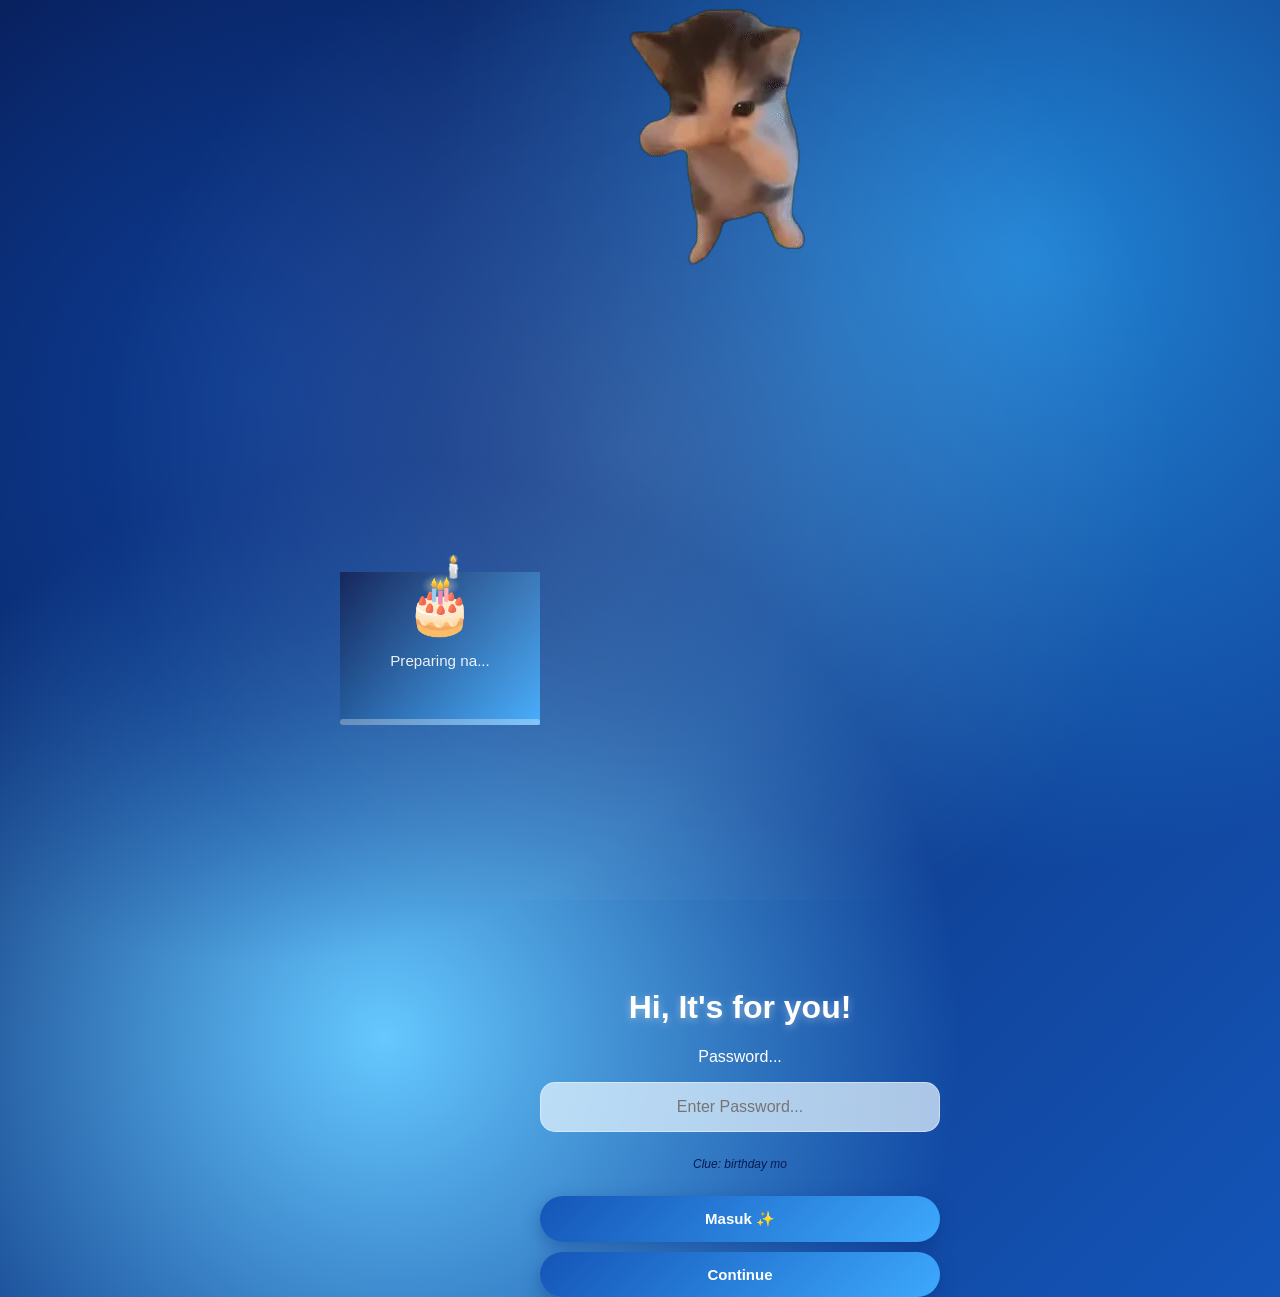
==== index2.html @ 7b5c6a21 "Align birthday page identifiers" ====
<!DOCTYPE html>
<html lang="en">

<head>
    <meta charset="UTF-8">
    <meta name="viewport" content="width=device-width, initial-scale=1.0, maximum-scale=1.0, user-scalable=no">
    <title>For You</title>
    <link rel="stylesheet" href="style.css">
    <script src="https://cdn.jsdelivr.net/npm/canvas-confetti@1.6.0/dist/confetti.browser.min.js"></script>
</head>

<body>
    <div id="loading-screen">
        <div class="loading-content">
            <div class="loading-cake">🎂</div>
            <p>Preparing na...</p>
            <p id="loading-detail" style="font-size:0.75rem; opacity:0.7; margin-top:10px; min-height:1.2em;"></p>
            <div class="loading-bar">
                <div class="loading-fill"></div>
            </div>

        </div>
    </div>

    <div class="container">

        <!-- FIRST PAGE -->

        <div id="page-one" class="page active">
            <div id="form-box">
                <video autoplay loop muted playsinline class="floating-video" id="main-video">
                    <source src="kicaw.webm" type="video/webm">
                </video>

                <video autoplay loop muted playsinline class="floating-video" id="wrong-video" style="opacity: 0;">
                    <source src="salah.webm" type="video/webm">
                </video>

                <h1>Hi, It's for you!</h1>
                <p id="label">Password...</p>
                <input type="password" id="password" placeholder="Enter Password...">
                <p class="clue">Clue: birthday mo</p>
                <button onclick="checkPassword()">Masuk ✨</button>
            </div>
            <button onclick="goToPage(6)">Continue</button>
        </div>

        <!-- SECOND PAGE-->

        <div id="page-two" class="page">
            <h1 style="font-size: 1.8rem; line-height: 1.4;">
                Happy 18th <br>
                <span style="color: #060858; text-shadow: 2px 2px 10px rgba(255, 77, 109, 0.3);">
                    ✨️Happy Birthday, Shantal!✨️
                </span>
            </h1>

            <div class="text-box" id="scroll-box">
                <p id="text"></p>
            </div>
            <button id="next-button" onclick="goToNextPage()" disabled>Wit lang...</button>
        </div>

        <div id="page-three" class="page">
            <div id="overlay" class="dark-overlay" onclick="toggleLetter()"></div>

            <h1 id="letter-title">Message for you bebe...</h1>
            <p id="click-hint">(Click the envelope ✨)</p>

            <div class="envelope-wrapper" id="envelope-wrapper" onclick="toggleLetter()">
                <div class="envelope">
                    <div class="flap"></div>
                    <div class="envelope-left"></div>
                    <div class="envelope-right"></div>

                    <div class="letter">
                        <div class="letter-content">
                            <h3 style="color: #2214b4; margin-top: 0;">Dear, You ✨</h3>
                            <p>Happy 18th birthday!!</p>
                            <p>I can't gift you an expensive gift right noew, pero i've made this specially for you.</p>
                            <p>Thanks for being in my life. Keep being happy!</p>
                            <p>🌻🌻🌻
                            </p>
                        </div>
                    </div>

                    <div class="envelope-bottom"></div>
                    <div class="seal">
                        <img src="seal.png" alt="seal">
                    </div>

                </div>
            </div>
            <div id="real-letter" class="real-letter">
                <div class="letter-pages">

                    <div class="letter-page active" id="lp1">
                        <h4>To Shantal Jeanna Guerrero</h4>
                        <p>Ang tagal na kita di nakikita ahhh.</p>
                        <p>Before anything else, happy 18th birthday bebe.</p>
                    </div>

                    <div class="letter-page" id="lp2">
                        <h4>Page 2</h4>
                        <p>Tapi jujur aku ora pernah merasa pengen ngebenci koe kok, Justru malah merasa santai aku
                            saiki. Yo wes jatah wayah e wae asline, lagian menurutku yo penak lek awak e ora terlalu
                            sering komunikasi kan? Tapi ya maap hehehhe. Mungkin hari-hari setelah koe terakhir
                            chatingan mbi aku kae, enek beberapa cerito seng wes ora sempet kok ceritakne yang aku. </p>
                    </div>

                    <div class="letter-page" id="lp3">
                        <h4>Page 3</h4>
                        <p>Orapopo lhoo, kan enek to konco"mu seng lebih iso ngerungokne ceritamu, mup on aja. Koyo aku
                            iki lho, lagian menurutku mup on ke ora seangel kui kok, tergantung alemu nyikapi wae
                            asline. Aku ora nyalahne sih, coro lek koe wes mup on, dadi awak e saiki podo" wes barr.</p>
                    </div>

                    <div class="letter-page" id="lp4">
                        <h4>Page 4</h4>
                        <p>Tapi lek Semisal koe urung merasa barrr..... Perlu dipertanyakan sih kewarasanmu, wkwkwkwk.
                            Ora oraa, Seng jelas koe ora bakal koyo ngunu kok(yakin sihh). Aku ke eling omonganmu seng
                            iki "suwi-suwi bakal terbiasa kok", tibak e emang bener iso terbiasa. bahkan di detik aku
                            gae web + nulis halaman iki aku yo gur tak bawa enjoy. Tapi aku sempet bingung sih </p>
                    </div>

                    <div class="letter-page" id="lp5">
                        <h3>Halaman 5</h3>
                        <p>Yo lumayan canggung barang lek semisal pas awak e papasan. Tapi mending ben ngunu wae, lagian
                            lek tiba-tiba sok asik nek ngarepmu pora koyo sokab. Yoo mungkin semunu wae pesanku nggo
                            koe, maaf gur iso ngenei buku mbi web iki(yo walaupun ora spesial" bangett ngene ale gae web
                            ket tanggal 26 Aprill nonstop bro🙄). Oh iyoo, satu hall meneh. Jaga kesehatan, maemmu ojo
                            gur fastfood terus, diimbangi mbi sayur sayuran barang.</p>
                    </div>
                    <div class="letter-page" id="lp6">
                        <h3>Halaman 6</h3>
                        <p> Mesakne awakmu kui, meh 1 tahun gur nambah 0,2cm. wkwkwkwkwk, mungkin maksudmu dienggo genep
                            ben iso 151 to? becanda kok becanda hehehe. Mungkin iki last gift kat aku nggo koe, aku ora
                            berharap koe rep mbales pemberianku, aku emang wes ikhlas kok. Tapi lek koe rep ngenei aku
                            sesuatu yo ora bakal nolak sih, bakal tak terima wae. wiss ngunu wae, tetep semangat
                            yaa(Semangat 45🔥)</p>
                    </div>
                </div>

                <div class="letter-nav" id="letterNav">
                    <button id="previous-button" onclick="changeLetterPage(-1)" style="display:none;">← Kembali</button>
                    <span id="page-indicator">1 / 3</span>
                    <button id="next-letter-button" onclick="changeLetterPage(1)" disabled>Lanjut →</button>
                </div>
            </div>

            <div style="width: 100%; display: flex; justify-content: center;">
                <button id="continue-button" class="hidden-btn" onclick="goToPage(5)">Lanjut ✨</button>
            </div>
        </div>

        <div id="page-four" class="page">
            <div id="form-box">

                <div id="age-header">
                    <h1 style="font-size: 2.5rem;">Lihat usiaku sekarang
                    </h1>
                </div>

                <div id="age-result" class="age-hidden" style="margin-top:20px; line-height:1.8; font-size:1.1rem;">
                    Tekan tombol dulu.
                </div>

                <button id="age-button" onclick="startAge()" style="margin-top: 25px;">
                    Lihat Umur ✨
                </button>

                <button id="next-button" class="hidden-btn" onclick="continueMessage()">
                    Lanjut ✨
                </button>
            </div>
        </div>


        <div id="page-five" class="page">
            <h2>Pilih hadiah kamu hari ini!</h2>
            <div class="choice-box">
                <button onclick="sendAnswer('Seblak Komplit')">Pesen Seblak 🍜</button>
                <button onclick="sendAnswer('Peluk Online')">Peluk Online 🤗</button>
                <button onclick="sendAnswer('Jalan-jalan')">Diajak Jalan-jalan 🚗</button>
            </div>
        </div>

        <!-- MAKE A WISH PAGE -->
        <div id="page-six" class="page">
            <h1 style="margin-bottom: 4px;">Make a Wish</h1>
            <p style="font-size: 1.0rem; color: rgba(255,255,255,0.8); margin-top: 0;">
                Buat impian dan tap semua lilinnyaa
            </p>

            <div class="cake-wrapper">
                <!-- Candles -->
                <div class="candle-row">
                    <div class="candle" id="candle1" onclick="blowOutCandle(1)">
                        <div class="flame" id="flame1"></div>
                        <div class="candle-stick"></div>
                    </div>
                    <div class="candle" id="candle2" onclick="blowOutCandle(2)">
                        <div class="flame" id="flame2"></div>
                        <div class="candle-stick"></div>
                    </div>
                    <div class="candle" id="candle3" onclick="blowOutCandle(3)">
                        <div class="flame" id="flame3"></div>
                        <div class="candle-stick"></div>
                    </div>
                    <div class="candle" id="candle4" onclick="blowOutCandle(4)">
                        <div class="flame" id="flame4"></div>
                        <div class="candle-stick"></div>
                    </div>
                    <div class="candle" id="candle5" onclick="blowOutCandle(5)">
                        <div class="flame" id="flame5"></div>
                        <div class="candle-stick"></div>
                    </div>

                    <div class="candle" id="candle6" onclick="blowOutCandle(6)">
                        <div class="flame" id="flame6"></div>
                        <div class="candle-stick"></div>
                    </div>
                </div>

                <!-- CAKE -->
                <div class="cake">
                    <div class="cake-top-cap"></div>
                    <div class="cake-layer cake-upper-layer"></div>
                    <div class="upper-frosting"></div>
                    <div class="cake-layer cake-lower-layer"></div>
                    <div class="lower-frosting"></div>
                    <div class="cake-bottom-cap"></div>
                    <div class="cake-plate"></div>
                </div>
            </div>
            <p id="wish-hint" style="font-size:1.0rem; margin-top:14px; font-style:italic;">
            </p>

            <div id="wish-message">
                <div class="wish-box">

                    <p>🎂 Semoga semua harap dan semua doa-doa kamu dapat terkabul</p>
                    <p>~Aamiin~</p>
                    <button id="wish-continue-button" class="show-btn" onclick="continueToPlaylist()">
                        Lanjut ✨
                    </button>
                </div>
            </div>
        </div>

        <div id="page-seven" class="page">
            <h1 style="margin-bottom:10px;">
                Pilih Lagu Dulu 🎧
            </h1>

            <p style="
    opacity:0.8;
    font-size:0.95rem;
    margin-bottom:25px;
    line-height:1.6;
">
                pilih lagu yang mau nemenin kamu<br>
                buat buka surat setelah ini.
            </p>

            <div class="album-slider">

                <button class="nav-btn left" onclick="previousAlbum()">❮</button>

                <div class="album-wrapper">
                    <div class="album-track">

                        <div class="album-slide" data-audio="about.mp3" data-start="84">
                            <div class="album-card">
                                <img src="Album1.jpg" class="album-cover">
                                <div class="album-info">
                                    <h3>About You</h3>
                                    <p>The 1975</p>
                                </div>
                            </div>
                        </div>

                        <div class="album-slide" data-audio="nadhif.mp3" data-start="85.5">
                            <div class="album-card">
                                <img src="album2.jpg" class="album-cover">
                                <div class="album-info">
                                    <h3>Kota ini tak sama tanpamu</h3>
                                    <p>Nadhif Basalamah</p>
                                </div>
                            </div>
                        </div>

                        <div class="album-slide" data-audio="nuca.mp3" data-start=118.3>
                            <div class="album-card">
                                <img src="album3.jpg" class="album-cover">
                                <div class="album-info">
                                    <h3>Masa ini, Nanti, dan Masa Indah Lainnya</h3>
                                    <p>Nuca</p>
                                </div>
                            </div>
                        </div>

                        <div class="album-slide" data-audio="fixyou.mp3" data-start="68">
                            <div class="album-card">
                                <img src="album4.jpg" class="album-cover">
                                <div class="album-info">
                                    <h3>Fix You</h3>
                                    <p>Coldplay</p>
                                </div>
                            </div>
                        </div>

                        <div class="album-slide" data-audio="blue.mp3" data-start="0">
                            <div class="album-card">
                                <img src="album5.jpg" class="album-cover">
                                <div class="album-info">
                                    <h3>Blue</h3>
                                    <p>Yung Kai</p>
                                </div>
                            </div>
                        </div>

                        <div class="album-slide" data-audio="hindia.mp3" data-start="0">
                            <div class="album-card">
                                <img src="album6.jpg" class="album-cover">
                                <div class="album-info">
                                    <h3>Rumah ke Rumah</h3>
                                    <p>Hindia</p>
                                </div>
                            </div>
                        </div>

                        <div class="album-slide" data-audio="lesungpipi.mp3" data-start="51.5">
                            <div class="album-card">
                                <img src="album7.jpg" class="album-cover">
                                <div class="album-info">
                                    <h3>Lesung Pipi</h3>
                                    <p>Raim Laode</p>
                                </div>
                            </div>
                        </div>

                        <div class="album-slide" data-audio="neira.mp3" data-start="170.5">
                            <div class="album-card">
                                <img src="album8.jpg" class="album-cover">
                                <div class="album-info">
                                    <h3>Sampai Jadi Debu</h3>
                                    <p>Banda Neira</p>
                                </div>
                            </div>
                        </div>

                    </div>
                </div>

                <button class="nav-btn right" onclick="nextAlbum()">❯</button>

            </div>

            <button onclick="goToPage(4)" style="margin-top:25px;">
                Lanjut ✨
            </button>
        </div>


    </div>
    <div id="message-overlay" class="pesan-overlay">
        <div class="pesan-box">
            <p id="motivational-message"></p>

            <div class="message-actions">
                <button onclick="returnToAge()">Kembali</button>
                <button onclick="nextFromMessage()">Lanjut</button>
            </div>
        </div>
    </div>
    <audio id="birthday-song">
        <source src="birthday.mp3" type="audio/mpeg">
    </audio>
    <audio id="wrong-answer-sound">
        <source src="salah.mp3" type="audio/mpeg">
    </audio>
    <audio id="wish-song">
        <source src="wish.mp3" type="audio/mpeg">
    </audio>
    <audio id="preview-audio"></audio>
    <audio id="full-audio"></audio>

    <script src="script.js"></script>
</body>

</html>
---- style.css ----
#loadingScreen {
    position: fixed;
    inset: 0;
    background: linear-gradient(135deg, #ff9ab5, #ffc1d3);
    z-index: 99999;
    display: flex;
    align-items: center;
    justify-content: center;
    transition: opacity 0.8s ease;
}

#loadingScreen.hide {
    opacity: 0;
    pointer-events: none;
}

.loading-content {
    text-align: center;
    color: white;
}

.loading-cake {
    position: relative;
    display: inline-block;
    font-size: 3.5rem;
    animation: bounceCake 0.8s ease-in-out infinite alternate;
}

.loading-cake::after {
    content: "🕯️";
    position: absolute;
    top: -18px;
    left: 50%;
    font-size: 1.35rem;
    transform-origin: 50% 100%;
    animation: movingCandle 0.7s ease-in-out infinite alternate;
}

@keyframes movingCandle {
    from {
        transform: translateX(-50%) rotate(-8deg) translateY(1px);
    }

    to {
        transform: translateX(-50%) rotate(8deg) translateY(-4px);
    }
}

@keyframes bounceCake {
    from {
        transform: translateY(0);
    }

    to {
        transform: translateY(-12px);
    }
}

.loading-content p {
    margin: 14px 0 18px;
    font-size: 0.95rem;
    opacity: 0.9;
}

.loading-bar {
    width: 200px;
    height: 6px;
    background: rgba(255, 255, 255, 0.3);
    border-radius: 99px;
    overflow: hidden;
    margin: auto;
}

.loading-fill {
    height: 100%;
    width: 0%;
    background: white;
    border-radius: 99px;
    transition: width 0.3s ease;
    /* ✅ smooth on every update */
}

@keyframes fillBar {
    0% {
        width: 0%;
    }

    60% {
        width: 75%;
    }

    100% {
        width: 100%;
    }
}

* {
    box-sizing: border-box;
}

body {
    margin: 0;
    font-family: 'Segoe UI', Roboto, Helvetica, Arial, sans-serif;
    color: white;
    overflow: hidden;
    overflow-y: auto;
    display: flex;
    justify-content: center;
    align-items: center;
    min-height: 100dvh;
    background:
        radial-gradient(circle at 20% 30%, #ff9ab5, transparent 40%),
        radial-gradient(circle at 80% 20%, #ffc1d3, transparent 40%),
        radial-gradient(circle at 30% 80%, #ffe4ec, transparent 40%),
        radial-gradient(circle at 70% 70%, #ffb3c6, transparent 40%);
    background-size: 400% 400%;
    animation: gradient 12s ease infinite;
}

body::after {
    content: "";
    position: fixed;
    inset: 0;
    background: radial-gradient(circle, rgba(255, 255, 255, .15), transparent 70%);
    animation: breathe 5s ease-in-out infinite;
    pointer-events: none;
}

@keyframes breathe {

    0%,
    100% {
        opacity: .3;
        transform: scale(1);
    }

    50% {
        opacity: .6;
        transform: scale(1.08);
    }
}

.floating-gif {
    position: absolute;
    top: -60px;
    right: -10px;
    width: 100px;
    z-index: 10;
    pointer-events: none;
    transition: opacity 0.3s ease;
}

@keyframes gradient {
    0% {
        background-position: 0% 50%
    }

    50% {
        background-position: 100% 50%
    }

    100% {
        background-position: 0% 50%
    }
}

.container {
    width: 90%;
    max-width: 400px;
    text-align: center;
    z-index: 2;
}

.page {
    display: none;
    animation: fade 0.8s ease-out;
}

.active {
    display: block;
}

@keyframes fade {
    from {
        opacity: 0;
        transform: translateY(20px);
    }

    to {
        opacity: 1;
        transform: translateY(0);
    }
}

#formBox {
    background: rgba(255, 255, 255, 0.35);
    padding: 30px 20px;
    border-radius: 25px;
    backdrop-filter: blur(10px);
    -webkit-backdrop-filter: blur(10px);
    border: 1px solid rgba(255, 255, 255, 0.3);
    box-shadow: 0 10px 30px rgba(0, 0, 0, 0.1);
}

input {
    width: 100%;
    padding: 15px;
    border-radius: 15px;
    border: 1px solid rgba(255, 255, 255, 0.4);
    font-size: 16px;
    text-align: center;
    margin-bottom: 10px;
    background: rgba(255, 255, 255, 0.5);
    color: #333;
    outline: none;
}

input:focus {
    background: rgba(255, 255, 255, 0.8);
    transition: 0.3s;
}

button {
    margin-top: 10px;
    width: 100%;
    padding: 14px;
    border-radius: 50px;
    border: none;

    background: linear-gradient(135deg,
            #ff9ab5,
            #ffc1d3);

    color: white;
    font-size: 15px;
    font-weight: 600;

    cursor: pointer;
    transition: all 0.25s ease;

    box-shadow:
        0 6px 18px rgba(255, 154, 181, 0.35);
}

button:hover {
    transform: translateY(-2px) scale(1.02);

    box-shadow:
        0 10px 25px rgba(255, 154, 181, 0.45);
}

button:active {
    box-shadow:
        0 0 0 3px rgba(255, 154, 181, 0.35),
        0 6px 18px rgba(255, 154, 181, 0.35);
}

button:disabled {
    background: linear-gradient(135deg,
            rgba(230, 230, 230, 0.7),
            rgba(210, 210, 210, 0.7));

    color: rgba(80, 80, 80, 0.7);
    cursor: not-allowed;

    box-shadow: none;
    transform: none;

    backdrop-filter: blur(4px);
    /* to blend with the glass effect */
}

.clue {
    font-size: 12px;
    margin: 15px 0;
    color: rgba(0, 0, 0, 0.4);
    font-style: italic;
}

.text-box {
    height: 250px;
    overflow-y: auto;
    padding: 15px;
    margin: 20px 0;
    background: rgba(255, 255, 255, 0.2);
    border-radius: 20px;
    text-align: left;
    font-size: 0.95rem;
    border: 1px solid rgba(255, 255, 255, 0.3);
    box-shadow: inset 0 0 15px rgba(0, 0, 0, 0.05);
    backdrop-filter: blur(5px);
}

#text {
    line-height: 1.8;
    /* line spacing */
}

.heart {
    position: fixed;
    top: -20px;
    user-select: none;
    pointer-events: none;
    z-index: 2;
    animation: fall linear forwards;
}

@keyframes fall {
    to {
        transform: translateY(110vh) rotate(360deg);
        opacity: 0;
    }
}

.shake {
    animation: shake 0.4s;
}

@keyframes shake {

    0%,
    100% {
        transform: translateX(0);
    }

    25% {
        transform: translateX(-8px);
    }

    75% {
        transform: translateX(8px);
    }
}

/* --- CSS AMPLOP FINAL (3 SEGITIGA & TEKSTUR) --- */
.envelope-wrapper {
    position: relative;
    width: 300px;
    height: 200px;
    margin: 120px auto 0;
    z-index: 1500;
    cursor: pointer;

    perspective: 1000px;
    animation: floatIdle 3s ease-in-out infinite;
}

@keyframes floatIdle {

    0%,
    100% {
        transform: translateY(0);
    }

    50% {
        transform: translateY(-8px);
    }
}

.envelope {
    position: relative;
    transform-style: preserve-3d;
    width: 100%;
    height: 100%;
    background:
        linear-gradient(145deg, #e8d6b8, #d9c3a0),
        url("https://www.transparenttextures.com/patterns/paper.png");
    border-radius: 6px;
    box-shadow:
        0 25px 50px rgba(0, 0, 0, 0.18),
        inset 0 2px 6px rgba(255, 255, 255, 0.4),
        inset 0 -4px 10px rgba(0, 0, 0, 0.08);
}

@keyframes float {

    0%,
    100% {
        transform: translateY(0);
    }

    50% {
        transform: translateY(-6px);
    }
}


.envelope-wrapper::after {
    content: "";
    position: absolute;
    bottom: -20px;
    left: 50%;
    transform: translateX(-50%);
    width: 80%;
    height: 20px;
    background: radial-gradient(ellipse at center,
            rgba(0, 0, 0, 0.25),
            transparent);
    filter: blur(6px);
    z-index: 0;
}

/* Envelope Flap */
.flap {
    position: absolute;
    top: 0;
    left: 0;
    width: 100%;
    height: 110px;
    background: linear-gradient(135deg, #f2e2c8, #e2c79f);
    clip-path: polygon(0 0, 100% 0, 50% 100%);
    transform-origin: top;

    transition: transform 0.45s cubic-bezier(0.4, 0, 0.2, 1);

    z-index: 10;

    backface-visibility: visible;
    /* 🔥 ini yang bikin kerasa 3D */
    transform-style: preserve-3d;

    box-shadow: inset 0 6px 12px rgba(0, 0, 0, 0.1);
}

.envelope-wrapper.open .flap {
    transform: rotateX(180deg) translateY(-2px);

    transition: transform 0.7s cubic-bezier(.22, 1, .36, 1);
    z-index: 1;
    box-shadow:
        inset 0 -8px 15px rgba(0, 0, 0, 0.15),
        0 10px 20px rgba(0, 0, 0, 0.1);
}

/* Three Front Triangles */
.body-left,
.body-right,
.body-bottom {
    position: absolute;
    bottom: 0;
    width: 100%;
    /* Set to 100% so clip-path works */
    height: 100%;
    /* Set to 100% so clip-path works */
    z-index: 4;
}

.body-left {
    background: linear-gradient(to right, #d8c2a0, #cdb089);
    clip-path: polygon(0 0, 50% 50%, 0 100%);
    z-index: 5;
    pointer-events: none;
}

.body-right {
    background: linear-gradient(to left, #d8c2a0, #cdb089);
    clip-path: polygon(100% 0, 50% 50%, 100% 100%);
    z-index: 5;
    pointer-events: none;
}

.body-bottom {
    background: linear-gradient(to top, #e6d3b3, #dcc7a5);
    filter: drop-shadow(0px -6px 6px rgba(0, 0, 0, 0.15));
    /* Match the color */
    clip-path: polygon(0 100%, 50% 50%, 100% 100%);
    z-index: 6;
    position: absolute;
    bottom: 0;
    width: 100%;
    height: 100%;
}

.body-left::after,
.body-right::after {
    content: "";
    position: absolute;
    inset: 0;
    background: linear-gradient(to center,
            rgba(0, 0, 0, 0.1),
            transparent);
}

/* Letter Paper */
.letter {
    position: absolute;
    bottom: 5px;
    left: 50%;
    transform: translateX(-50%);
    width: 90%;
    height: 80%;
    background: #fff;
    padding: 20px;
    z-index: 2;
    /* Inside the envelope */
    opacity: 0.35s ease;
    border-radius: 5px;
    overflow: hidden;
    /* Combine transitions to avoid conflicts */
    transition-delay: 0.8s;
    transition: transform 0.8s cubic-bezier(0.22, 1, 0.36, 1),
        width 0.5s ease,
        height 0.5s ease,
        z-index 0s 0.5s;
}



.envelope-wrapper.open .letter {
    transition-delay: 0.75s;
    /* ⬅️ wait until the flap is almost finished */
    transform: translate(-50%, -60px);
}

/* Click 2: Pull Letter and Expand */
.envelope-wrapper.pulled .letter {
    transform: translate(-50%, -140px) scale(0.85);
    opacity: 0;

    pointer-events: none;

    transition:
        transform .45s cubic-bezier(.22, 1, .36, 1),
        opacity .35s ease;
}

.letter-content {
    display: flex;
    flex-direction: column;
    gap: 18px;
}

/* Letter Text */
.letter-content p {
    font-family: "Courier New", monospace;
    font-size: 1rem;
    line-height: 2.15;
    color: #2f3b46;
    margin: 0;
    white-space: pre-line;
    transform: translate(-50%, -50%) rotate(-1deg) scale(1.03);
}

/* Continue Button */
.hidden-btn {
    opacity: 0;
    transform: translateY(20px);
    pointer-events: none;
    transition: all 0.5s ease;
    z-index: 1100;
}

.show-btn {
    opacity: 1;
    transform: translateY(0);
    pointer-events: auto;
}

#btnLanjut {
    position: fixed;
    bottom: 42px;
    left: 50%;
    transform: translateX(-50%);
    width: 250px;
    z-index: 1200;
}

.envelope-wrapper:hover {
    filter: brightness(1.05);
    transform: scale(1.02);
    transition: 0.3s;
}

.seal {
    position: absolute;
    top: 72px;
    left: 50%;
    transform: translateX(-50%);
    width: 64px;
    height: 64px;
    z-index: 11;
    pointer-events: none;

    animation: pulseSeal 2.4s ease-in-out infinite;
}

@keyframes pulseSeal {

    0%,
    100% {
        transform: translateX(-50%) scale(1);
        filter: drop-shadow(0 0 0px rgba(255, 182, 193, .35));
    }

    50% {
        transform: translateX(-50%) scale(1.06) rotate(2deg);
        filter: drop-shadow(0 0 12px rgba(255, 182, 193, .8));
    }
}

.seal img {
    width: 100%;
    height: 100%;
    object-fit: contain;
    display: block;
}

@keyframes jatuhSeal {
    0% {
        transform: translate(-50%, 0) rotate(0deg) scale(1);
        opacity: 1;
    }

    40% {
        transform: translate(-50%, 60px) rotate(40deg) scale(0.95);
    }

    80% {
        transform: translate(-50%, 180px) rotate(120deg) scale(0.85);
    }

    100% {
        transform: translate(-50%, 350px) rotate(220deg) scale(0.7);
        opacity: 0;
    }
}

.envelope-wrapper.open .seal {
    animation: jatuhSeal 0.8s ease forwards;
    z-index: 20;
    pointer-events: none;
}

.envelope-wrapper.closing .seal {
    animation: munculSeal 0.7s ease forwards;
    z-index: 11;
}

.envelope-wrapper.closing .letter {
    transform: translate(-50%, -20px);
    /* move down slowly first */
    transition: transform 0.45s cubic-bezier(0.4, 0, 0.2, 1);
}

.envelope-wrapper.closing:not(.open) .letter {
    transform: translate(-50%, 0);
}

@keyframes munculSeal {
    0% {
        transform: translate(-50%, 30px) scale(0.6) rotate(-20deg);
        opacity: 0;
    }

    60% {
        transform: translate(-50%, -5px) scale(1.05) rotate(5deg);
        opacity: 1;
    }

    100% {
        transform: translate(-50%, 0) scale(1) rotate(0deg);
    }
}

.envelope-wrapper.closing .seal {
    animation: munculSeal 0.7s cubic-bezier(0.22, 1, 0.36, 1) forwards;
}

#hintKlik {
    animation: blink 1.5s infinite;
}

@keyframes blink {

    0%,
    100% {
        opacity: 0.6;
    }

    50% {
        opacity: 1;
    }
}

.blur-bg {
    position: fixed;
    inset: 0;
    background: rgba(0, 0, 0, .25);
    backdrop-filter: blur(8px);
    -webkit-backdrop-filter: blur(8px);
    opacity: 0;
    z-index: 1500;
    transition: .5s ease;
}

button,
div,
a {
    -webkit-tap-highlight-color: transparent;
}

button:focus,
div:focus,
a:focus {
    outline: none;
}

.dark-overlay {
    position: fixed;
    inset: 0;
    background: rgba(0, 0, 0, 0);
    backdrop-filter: blur(0px);
    opacity: 0;

    z-index: 1500;
    pointer-events: none;

    transition: all .5s ease;
}

.dark-overlay.active {
    background: rgba(0, 0, 0, .35);
    backdrop-filter: blur(8px);
    -webkit-backdrop-filter: blur(8px);
    opacity: 1;
    pointer-events: auto;
}

.blur-bg.active {
    opacity: 1;
}

.real-letter {
    position: fixed;
    top: 50%;
    left: 50%;
    color: #2f3b46;
    transform: translate(-50%, -50%) scale(0.3);

    width: 95vw;
    /* 🔥 full lebar layar */
    height: 70vh;
    /* 🔥 tinggi besar */

    max-width: none;
    /* ❌ hapus batas */
    max-height: none;

    padding: 20px;
    border-radius: 5px;
    overflow-y: auto;

    background:
        linear-gradient(to right,
            transparent 44px,
            rgba(255, 90, 90, .45) 45px,
            rgba(255, 90, 90, .45) 47px,
            transparent 48px),
        repeating-linear-gradient(#fdfcf7 0px,
            #fdfcf7 33px,
            #b8d8ff 34px,
            #fdfcf7 35px);

    box-shadow: 0 20px 60px rgba(0, 0, 0, .4);

    opacity: 0;
    pointer-events: none;
    z-index: 2000;

    transition: all .5s ease;
}

.real-letter p {
    font-family: "Courier New", monospace;
    line-height: 2.1;
    margin: 0 0 12px;
}

.real-letter.show {
    transform: translate(-50%, -50%) scale(1);
    opacity: 1;
    pointer-events: auto;
}

.real-letter.closing {
    transform: translate(-50%, -120%) scale(0.55) rotate(4deg);
    opacity: 0;
    transition: all .5s cubic-bezier(.22, 1, .36, 1);
}

.letter-pages {
    position: relative;
    overflow: hidden;
}

.letter-page {
    display: none;
    animation: slideIn 0.45s cubic-bezier(.22, 1, .36, 1);
}

.letter-page.active {
    display: block;
}

.letter-page.slide-out-left {
    animation: slideOutLeft 0.35s cubic-bezier(.22, 1, .36, 1) forwards;
}

.letter-page.slide-in-right {
    animation: slideInRight 0.35s cubic-bezier(.22, 1, .36, 1) forwards;
}

.letter-page.slide-out-right {
    animation: slideOutRight 0.35s cubic-bezier(.22, 1, .36, 1) forwards;
}

.letter-page.slide-in-left {
    animation: slideInLeft 0.35s cubic-bezier(.22, 1, .36, 1) forwards;
}

@keyframes slideOutLeft {
    to {
        opacity: 0;
        transform: translateX(-40px);
    }
}

@keyframes slideInRight {
    from {
        opacity: 0;
        transform: translateX(40px);
    }

    to {
        opacity: 1;
        transform: translateX(0);
    }
}

@keyframes slideOutRight {
    to {
        opacity: 0;
        transform: translateX(40px);
    }
}

@keyframes slideInLeft {
    from {
        opacity: 0;
        transform: translateX(-40px);
    }

    to {
        opacity: 1;
        transform: translateX(0);
    }
}

.letter-nav {
    display: flex;
    align-items: center;
    justify-content: space-between;
    margin-top: 20px;
    gap: 10px;
}

.letter-nav span {
    font-size: 0.85rem;
    color: #999;
    font-family: "Courier New", monospace;
}

.letter-nav button {
    width: auto;
    padding: 10px 18px;
    font-size: 0.88rem;
    border-radius: 12px;
    margin-top: 0;

    opacity: 0;
    transform: translateY(10px);
    pointer-events: none;
    transition: opacity 0.4s ease, transform 0.4s ease;
}

.letter-nav button.btn-visible {
    opacity: 1;
    transform: translateY(0);
    pointer-events: auto;
}

/* tombol kembali lebih kalem */
#btnPrev {
    background: rgba(0, 0, 0, 0.07) !important;
    color: #555 !important;
    border: 1px solid rgba(0, 0, 0, 0.08) !important;
    box-shadow: none !important;
}

.letter.hide {
    opacity: 0;
    transform: translate(-50%, -120px);
}

#umurResult {
    transition: all 0.3s ease;
    color: #333;
}

.umur-besar {
    animation: pop 0.5s ease;
}

.umur-hidden {
    opacity: 0;
    transform: translateY(-60px);
    /* move farther for a stronger effect */
    transition: all 0.8s cubic-bezier(.22, 1, .36, 1);
}

.umur-show {
    opacity: 1;
    transform: translateY(0) scale(1.02);
}

@keyframes pop {
    from {
        transform: scale(0.8);
        opacity: 0;
    }

    to {
        transform: scale(1);
        opacity: 1;
    }
}

/*================Umur================*/

.hasil-box {
    background: rgba(255, 255, 255, 0.5);
    border-radius: 15px;
    padding: 15px;
    margin-top: 15px;
    text-align: left;
}

.hasil-box h3 {
    margin: 0 0 10px;
    color: #ff4d6d;
    font-size: 1rem;
}

.umur-utama {
    font-size: 1.3rem;
    font-weight: bold;
    text-align: center;
    color: #333;
}

.row {
    display: flex;
    justify-content: space-between;
    padding: 8px 0;
    border-bottom: 1px solid rgba(0, 0, 0, 0.1);
    font-size: 0.9rem;
}

.row:last-child {
    border-bottom: none;
}

.row span {
    color: #555;
}

.row b {
    color: #111;
}

.pesan-overlay {
    position: fixed;
    inset: 0;
    display: flex;
    align-items: center;
    justify-content: center;

    background: rgba(255, 200, 210, 0.25);
    backdrop-filter: blur(8px);
    -webkit-backdrop-filter: blur(8px);

    opacity: 0;
    pointer-events: none;
    transition:
        opacity 0.6s ease,
        backdrop-filter 0.8s ease;
    z-index: 2000;
}

.pesan-overlay.show {
    opacity: 1;
    pointer-events: auto;
}

/* BOX KATA-KATA */
.pesan-box {
    width: 90%;
    max-width: 380px;

    padding: 28px 26px 24px;
    border-radius: 28px;

    background: rgba(255, 255, 255, 0.82);
    border: 1px solid rgba(255, 255, 255, 0.7);

    backdrop-filter: blur(20px);
    -webkit-backdrop-filter: blur(20px);

    box-shadow:
        0 20px 60px rgba(255, 100, 130, 0.18),
        0 4px 16px rgba(0, 0, 0, 0.08),
        inset 0 1px 0 rgba(255, 255, 255, 0.9);

    transform: translateY(40px) scale(0.92);
    opacity: 0;

    transition:
        transform 0.75s cubic-bezier(.22, 1, .36, 1),
        opacity 0.75s ease;
}

.pesan-overlay.show .pesan-box {
    transform: translateY(0) scale(1);
    opacity: 1;
}

.pesan-box p {
    color: #2f3b46;
    text-align: left;
    line-height: 2;
    font-size: 0.97rem;
    letter-spacing: 0.25px;
    font-weight: 400;
}

@keyframes fadeText {
    from {
        opacity: 0;
        transform: translateY(10px);
    }

    to {
        opacity: 1;
        transform: translateY(0);
    }
}

.pesan-box::before {
    content: "";
    display: block;
    width: 48px;
    height: 5px;
    background: linear-gradient(90deg, #ff4d6d, #ffb3c6);
    border-radius: 10px;
    margin-bottom: 18px;
    box-shadow: 0 2px 8px rgba(255, 77, 109, 0.35);
}

#page4 #formBox {
    transform: translateY(-40px);
    opacity: 0;
    transition: all 0.6s ease;
}

#page4.active #formBox {
    transform: translateY(0);
    opacity: 1;
}

.drop-anim {
    animation: dropDown 0.7s cubic-bezier(.22, 1, .36, 1);
}

@keyframes dropDown {
    0% {
        transform: translateY(-60px) scale(0.95);
        opacity: 0;
    }

    60% {
        transform: translateY(10px) scale(1.02);
        opacity: 1;
    }

    100% {
        transform: translateY(0) scale(1);
    }
}

.pesan-actions {
    display: flex;
    gap: 12px;
    margin-top: 22px;
}

.pesan-actions button {
    flex: 1;
    padding: 13px;
    border-radius: 16px;
    border: none;
    font-size: 0.92rem;
    font-weight: 600;
    cursor: pointer;
    transition: all 0.25s ease;
}

/* tombol balik (lebih kalem) */
.pesan-actions button:first-child {
    background: rgba(0, 0, 0, 0.07);
    color: #555;
    border: 1px solid rgba(0, 0, 0, 0.08);
}

.pesan-actions button:first-child:hover {
    background: rgba(0, 0, 0, 0.11);
}

/* tombol lanjut (utama) */
.pesan-actions button:last-child {
    background: linear-gradient(135deg, #ff4d6d, #ff85a1);
    color: white;
    box-shadow: 0 6px 18px rgba(255, 77, 109, 0.38);
}

.pesan-actions button:last-child:hover {
    transform: translateY(-2px);
    box-shadow: 0 10px 24px rgba(255, 77, 109, 0.45);
}

.pesan-box p,
.pesan-actions {
    opacity: 0;
    transform: translateY(12px);
    transition: all 0.5s ease;
}

.pesan-overlay.show .pesan-box p {
    opacity: 1;
    transform: translateY(0);
    transition-delay: 0.25s;
}

.pesan-overlay.show .pesan-actions {
    opacity: 1;
    transform: translateY(0);
    transition-delay: 0.45s;
}

/* ALL TEXT */
h1,
h2 {
    text-shadow: 0 2px 8px rgba(255, 255, 255, 0.4);
}

#umurHeader {
    transition: all 0.7s cubic-bezier(.22, 1, .36, 1);
    overflow: hidden;
}

#umurHeader.hide {
    opacity: 0;
    transform: translateY(-25px);
    max-height: 0;
    margin-bottom: 0;
}

#umurResult.focus-mode {
    margin-top: 0 !important;
    animation: smoothRise 0.8s cubic-bezier(.22, 1, .36, 1);
}

@keyframes smoothRise {
    from {
        opacity: 0;
        transform: translateY(40px);
    }

    to {
        opacity: 1;
        transform: translateY(0);
    }
}

/* ===== PAGE 6: MAKE A WISH — REALISTIC LAYER CAKE v2 ===== */

.kue-wrapper {
    display: flex;
    flex-direction: column;
    align-items: center;
    margin-top: 10px;
}

.lilin-row {
    display: flex;
    gap: 16px;
    align-items: flex-end;
    margin-bottom: 0px;
    z-index: 10;
    position: relative;
    padding: 0 10px;
}

/* ===== CANDLE ===== */
.lilin {
    display: flex;
    flex-direction: column;
    align-items: center;
    cursor: pointer;
    transition: transform 0.2s;
}

.lilin:active {
    transform: scale(0.92);
}

.batang {
    width: 11px;
    height: 52px;
    border-radius: 6px 6px 3px 3px;
    background: linear-gradient(90deg,
            #ffb3c6 0%,
            #ffd6e0 30%,
            #ffb3c6 60%,
            #ff8fab 100%);
    box-shadow:
        inset -2px 0 5px rgba(0, 0, 0, 0.12),
        inset 2px 0 4px rgba(255, 255, 255, 0.4);
    position: relative;
}

.batang::after {
    content: "";
    position: absolute;
    inset: 0;
    border-radius: inherit;
    background: repeating-linear-gradient(180deg,
            transparent 0px, transparent 5px,
            rgba(255, 255, 255, 0.18) 5px, rgba(255, 255, 255, 0.18) 6px);
}

.batang::before {
    content: "";
    position: absolute;
    top: -6px;
    left: 50%;
    transform: translateX(-50%);
    width: 2px;
    height: 7px;
    background: #6b4f2a;
    border-radius: 1px;
}

/* ===== FLAME ===== */
.api {
    width: 14px;
    height: 22px;
    background: radial-gradient(ellipse at 50% 85%,
            #fff9c4 0%,
            #ffe082 25%,
            #ffab40 55%,
            #ff6f00 85%,
            transparent 100%);
    border-radius: 50% 50% 35% 35% / 60% 60% 40% 40%;
    filter: blur(0.7px);
    animation: goyang 0.55s ease-in-out infinite alternate;
    transform-origin: bottom center;
    margin-bottom: -3px;
    position: relative;
    transition: all 0.35s ease;
}

.api::after {
    content: "";
    position: absolute;
    bottom: -4px;
    left: 50%;
    transform: translateX(-50%);
    width: 16px;
    height: 8px;
    background: radial-gradient(ellipse, rgba(255, 200, 60, 0.45), transparent);
    border-radius: 50%;
    filter: blur(3px);
}

.api.mati {
    opacity: 0;
    transform: scaleY(0);
    filter: blur(4px);
    transition: all 0.4s ease;
}

@keyframes goyang {
    from {
        transform: rotate(-10deg) scaleX(0.88);
    }

    to {
        transform: rotate(10deg) scaleX(1.12);
    }
}

/* ===== STRUKTUR KUE ===== */
.kue {
    position: relative;
    width: 210px;
    display: flex;
    flex-direction: column;
    align-items: center;
    filter: drop-shadow(0 20px 40px rgba(180, 100, 120, 0.4));
}

/* Rosette krim di atas */
.kue-top-cap {
    width: 220px;
    height: 18px;

    background: #fff4f7;

    border-radius: 999px;

    position: relative;
    z-index: 5;

    margin-bottom: -1px;

    box-shadow:
        inset 0 2px 6px rgba(255, 255, 255, 0.9),
        0 2px 8px rgba(255, 190, 210, 0.15);
}

/* cream leleh */
.kue-top-cap::after {
    content: "";
    position: absolute;

    left: 0;
    top: 12px;

    width: 100%;
    height: 26px;

    background:
        radial-gradient(circle at 10% 0%, #fff4f7 0 13px, transparent 14px),
        radial-gradient(circle at 28% 0%, #fff4f7 0 18px, transparent 19px),
        radial-gradient(circle at 48% 0%, #fff4f7 0 11px, transparent 12px),
        radial-gradient(circle at 68% 0%, #fff4f7 0 16px, transparent 17px),
        radial-gradient(circle at 88% 0%, #fff4f7 0 13px, transparent 14px);

    background-repeat: no-repeat;

    filter: drop-shadow(0 2px 2px rgba(255, 190, 210, 0.18));
}

/* ===== LAYER ATAS ===== */
.kue-layer.kue-atas {
    width: 210px;
    height: 56px;
    margin-top: -8px;
    background: linear-gradient(180deg,
            #f5e6cc 0%,
            #ecdab0 30%,
            #e5cc98 70%,
            #dbbf85 100%);
    position: relative;
    overflow: visible;
    box-shadow: inset -10px 0 24px rgba(0, 0, 0, 0.08);
    z-index: 3;
}

.kue-layer.kue-atas::before {
    content: "";
    position: absolute;
    inset: 0;
    background: repeating-linear-gradient(180deg,
            transparent 0px, transparent 9px,
            rgba(255, 255, 255, 0.05) 9px, rgba(255, 255, 255, 0.05) 10px);
}

/* ===== FROSTING TENGAH (antara 2 layer) ===== */
.frosting-mid-atas {
    width: 218px;
    height: 14px;
    background: linear-gradient(180deg, #fffbfc 0%, #fff0f4 60%, #ffdde8 100%);
    border-radius: 4px;
    box-shadow:
        0 3px 8px rgba(255, 160, 180, 0.2),
        inset 0 2px 4px rgba(255, 255, 255, 0.6);
    position: relative;
    z-index: 4;
}

.frosting-mid-atas::after {
    content: "";
    position: absolute;
    bottom: -5px;
    left: 0;
    right: 0;
    height: 8px;
    background:
        radial-gradient(ellipse 10px 8px at 15% 0%, #ffdde8 60%, transparent 65%),
        radial-gradient(ellipse 10px 8px at 35% 0%, #ffdde8 60%, transparent 65%),
        radial-gradient(ellipse 10px 8px at 55% 0%, #ffdde8 60%, transparent 65%),
        radial-gradient(ellipse 10px 8px at 75% 0%, #ffdde8 60%, transparent 65%),
        radial-gradient(ellipse 10px 8px at 92% 0%, #ffdde8 60%, transparent 65%);
}

/* ===== LAYER BAWAH ===== */
.kue-layer.kue-bawah {
    width: 210px;
    height: 46px;
    background: linear-gradient(180deg,
            #f5e6cc 0%,
            #ecdab0 30%,
            #e5cc98 70%,
            #dbbf85 100%);
    position: relative;
    overflow: visible;
    box-shadow: inset -10px 0 24px rgba(0, 0, 0, 0.09);
    z-index: 2;
}

.kue-layer.kue-bawah::before {
    content: "";
    position: absolute;
    inset: 0;
    background: repeating-linear-gradient(180deg,
            transparent 0px, transparent 9px,
            rgba(255, 255, 255, 0.05) 9px, rgba(255, 255, 255, 0.05) 10px);
}

/* ===== FROSTING BAWAH ===== */
.frosting-mid-bawah {
    width: 218px;
    height: 14px;
    background: linear-gradient(180deg, #fffbfc 0%, #fff0f4 60%, #ffdde8 100%);
    border-radius: 4px;
    box-shadow:
        0 3px 8px rgba(255, 160, 180, 0.2),
        inset 0 2px 4px rgba(255, 255, 255, 0.6);
    position: relative;
    z-index: 4;
}

.frosting-mid-bawah::after {
    content: "";
    position: absolute;
    bottom: -5px;
    left: 0;
    right: 0;
    height: 8px;
    background:
        radial-gradient(ellipse 10px 8px at 10% 0%, #ffdde8 60%, transparent 65%),
        radial-gradient(ellipse 10px 8px at 28% 0%, #ffdde8 60%, transparent 65%),
        radial-gradient(ellipse 10px 8px at 47% 0%, #ffdde8 60%, transparent 65%),
        radial-gradient(ellipse 10px 8px at 66% 0%, #ffdde8 60%, transparent 65%),
        radial-gradient(ellipse 10px 8px at 85% 0%, #ffdde8 60%, transparent 65%);
}

.kue-bottom-cap {
    display: none;
}

/* ===== PIRING ===== */
.kue-plate {
    width: 254px;
    height: 22px;
    background: linear-gradient(180deg,
            #fff8f9 0%,
            #ffecf0 50%,
            #ffd6e0 100%);
    border-radius: 0 0 70px 70px / 0 0 100% 100%;
    position: relative;
    z-index: 0;
    box-shadow:
        0 10px 25px rgba(255, 100, 130, 0.22),
        0 2px 0 #ffc8d8,
        inset 0 3px 6px rgba(255, 255, 255, 0.9);
    margin-top: -4px;
}

.kue-plate::before {
    content: "";
    position: absolute;
    top: -5px;
    left: 50%;
    transform: translateX(-50%);
    width: calc(100% + 6px);
    height: 10px;
    background: radial-gradient(circle at 5.5% 0%, #ffccd5 48%, transparent 52%),
        radial-gradient(circle at 16.5% 0%, #ffccd5 48%, transparent 52%),
        radial-gradient(circle at 27.5% 0%, #ffccd5 48%, transparent 52%),
        radial-gradient(circle at 38.5% 0%, #ffccd5 48%, transparent 52%),
        radial-gradient(circle at 49.5% 0%, #ffccd5 48%, transparent 52%),
        radial-gradient(circle at 60.5% 0%, #ffccd5 48%, transparent 52%),
        radial-gradient(circle at 71.5% 0%, #ffccd5 48%, transparent 52%),
        radial-gradient(circle at 82.5% 0%, #ffccd5 48%, transparent 52%),
        radial-gradient(circle at 93.5% 0%, #ffccd5 48%, transparent 52%);
    background-size: 11.1% 100%;
}

.kue-plate::after {
    content: "";
    position: absolute;
    bottom: -14px;
    left: 50%;
    transform: translateX(-50%);
    width: 75%;
    height: 16px;
    background: radial-gradient(ellipse, rgba(200, 100, 120, 0.18), transparent);
    filter: blur(8px);
}

#wishMsg {
    position: fixed;
    inset: 0;

    display: flex;
    justify-content: center;
    align-items: center;

    background: rgba(255, 220, 230, 0.35);
    backdrop-filter: blur(6px);

    z-index: 9999;

    opacity: 0;
    pointer-events: none;

    transition: 0.4s ease;
}

#wishMsg.show {
    opacity: 1;
    pointer-events: auto;
}

.wish-box {
    width: 85%;
    max-width: 320px;

    background: rgba(255, 255, 255, 0.55);
    backdrop-filter: blur(12px);

    padding: 24px;
    border-radius: 24px;

    text-align: center;

    box-shadow: 0 10px 30px rgba(0, 0, 0, 0.08);

    z-index: 10000;
}

#wishMsg .wish-box {
    width: 85%;
    max-width: 320px;

    background: rgba(255, 255, 255, 0.45);
    backdrop-filter: blur(10px);

    padding: 24px;
    border-radius: 24px;

    text-align: center;

    box-shadow: 0 10px 30px rgba(0, 0, 0, 0.08);
}

/* ===== ALBUM SLIDER ===== */

.album-slider {
    width: 100%;
    position: relative;
    display: flex;
    align-items: center;
    justify-content: center;
}

.album-track {
    display: flex;
    transition: 0.5s ease;
}

.album-slide {
    min-width: 100%;
    display: flex;
    padding: 0 10px;
    justify-content: center;
}

/* ===== PAGE 7 FIX ===== */

#page7 {
    padding-top: 20px;
}

.album-card {
    width: 100%;
    max-width: 260px;
    margin: auto;
}

.album-cover {
    width: 100%;
    aspect-ratio: 1 / 1;
    object-fit: cover;

    border-radius: 20px;

    display: block;

    box-shadow:
        0 10px 25px rgba(0, 0, 0, 0.15);
}

.album-info {
    margin-top: 18px;
}

.album-info h3 {
    margin: 0;
    font-size: 1.5rem;
    color: white;
}

.album-info p {
    margin-top: 6px;
    opacity: 0.8;
    font-size: 1rem;
}

.album-wrapper {
    width: 100%;
    max-width: 280px;
    overflow: hidden;
}

/* tombol panah */
.nav-btn {
    width: 46px;
    height: 46px;

    flex-shrink: 0;

    background: rgba(255, 255, 255, 0.25);
    backdrop-filter: blur(10px);

    border: none;
    border-radius: 50%;

    color: white;
    font-size: 1.3rem;
}

.petal {
    position: fixed;
    top: -20px;
    pointer-events: none;
    animation: fallPetal linear forwards;
    opacity: .8;
    z-index: 1;
}

@keyframes fallPetal {
    0% {
        transform: translateY(-20px) rotate(0deg);
    }

    100% {
        transform: translateY(110vh) translateX(80px) rotate(360deg);
        opacity: 0;
    }
}

.glow {
    position: fixed;
    border-radius: 50%;
    background: rgba(255, 255, 255, .45);
    filter: blur(8px);
    animation: floatGlow 8s linear forwards;
}

@keyframes floatGlow {
    from {
        transform: translateY(100vh);
        opacity: 0;
    }

    20% {
        opacity: .8;
    }

    to {
        transform: translateY(-20vh);
        opacity: 0;
    }
}

/* Blue theme */
:root {
    --blue-deep: #071a52;
    --blue-mid: #1455b8;
    --blue-bright: #3da9fc;
    --blue-soft: #a9ddff;
    --blue-ice: #e7f6ff;
    --blue-shadow: rgba(5, 37, 112, 0.35);
}

body {
    background:
        radial-gradient(circle at 20% 30%, #0d3b91, transparent 42%),
        radial-gradient(circle at 80% 20%, #2185d7, transparent 42%),
        radial-gradient(circle at 30% 80%, #65c8ff, transparent 42%),
        linear-gradient(135deg, var(--blue-deep), var(--blue-mid));
}

#loadingScreen,
#loading-screen {
    background: linear-gradient(135deg, var(--blue-deep), var(--blue-bright));
}

.clue,
#umurResult,
.umur-utama,
.row span,
.row b,
.pesan-box p,
.real-letter,
.letter-content p {
    color: var(--blue-deep);
}

#formBox,
.text-box,
.hasil-box,
.wish-box,
#wishMsg .wish-box,
.pesan-box {
    background: rgba(210, 239, 255, 0.3);
    border-color: rgba(231, 246, 255, 0.55);
}

input {
    background: rgba(231, 246, 255, 0.72);
    color: var(--blue-deep);
}

input:focus {
    background: rgba(255, 255, 255, 0.92);
}

button,
.pesan-actions button:last-child {
    background: linear-gradient(135deg, var(--blue-mid), var(--blue-bright));
    box-shadow: 0 6px 18px var(--blue-shadow);
}

button:hover,
.pesan-actions button:last-child:hover {
    box-shadow: 0 10px 25px rgba(61, 169, 252, 0.5);
}

button:active {
    box-shadow: 0 0 0 3px rgba(61, 169, 252, 0.35), 0 6px 18px var(--blue-shadow);
}

.envelope {
    background: linear-gradient(145deg, #4da9e8, #1455b8);
}

.flap {
    background: linear-gradient(135deg, #8bd5ff, #2879c9);
}

.body-left,
.body-right {
    background: linear-gradient(135deg, #2879c9, #0d3b91);
}

.body-bottom {
    background: linear-gradient(to top, #0d3b91, #4da9e8);
}

.real-letter {
    background:
        linear-gradient(to right, transparent 44px, rgba(61, 169, 252, .45) 45px, rgba(61, 169, 252, .45) 47px, transparent 48px),
        repeating-linear-gradient(#e7f6ff 0px, #e7f6ff 33px, #9bd7ff 34px, #e7f6ff 35px);
}

.pesan-overlay,
#wishMsg {
    background: rgba(21, 102, 190, 0.3);
}

.pesan-box::before {
    background: linear-gradient(90deg, var(--blue-mid), var(--blue-bright));
    box-shadow: 0 2px 8px rgba(61, 169, 252, 0.35);
}

.kue-layer.kue-atas,
.kue-layer.kue-bawah {
    background: linear-gradient(180deg, #3da9fc 0%, #1976ca 55%, #0d3b91 100%);
}

.kue-top-cap,
.frosting-mid-atas,
.frosting-mid-bawah {
    background: linear-gradient(180deg, #e7f6ff 0%, #a9ddff 60%, #65c8ff 100%);
}

.kue-plate {
    background: linear-gradient(180deg, #e7f6ff 0%, #a9ddff 50%, #3da9fc 100%);
}

.batang {
    background: linear-gradient(90deg, #1455b8 0%, #a9ddff 35%, #2185d7 65%, #071a52 100%);
}

.nav-btn {
    background: rgba(169, 221, 255, 0.3);
}
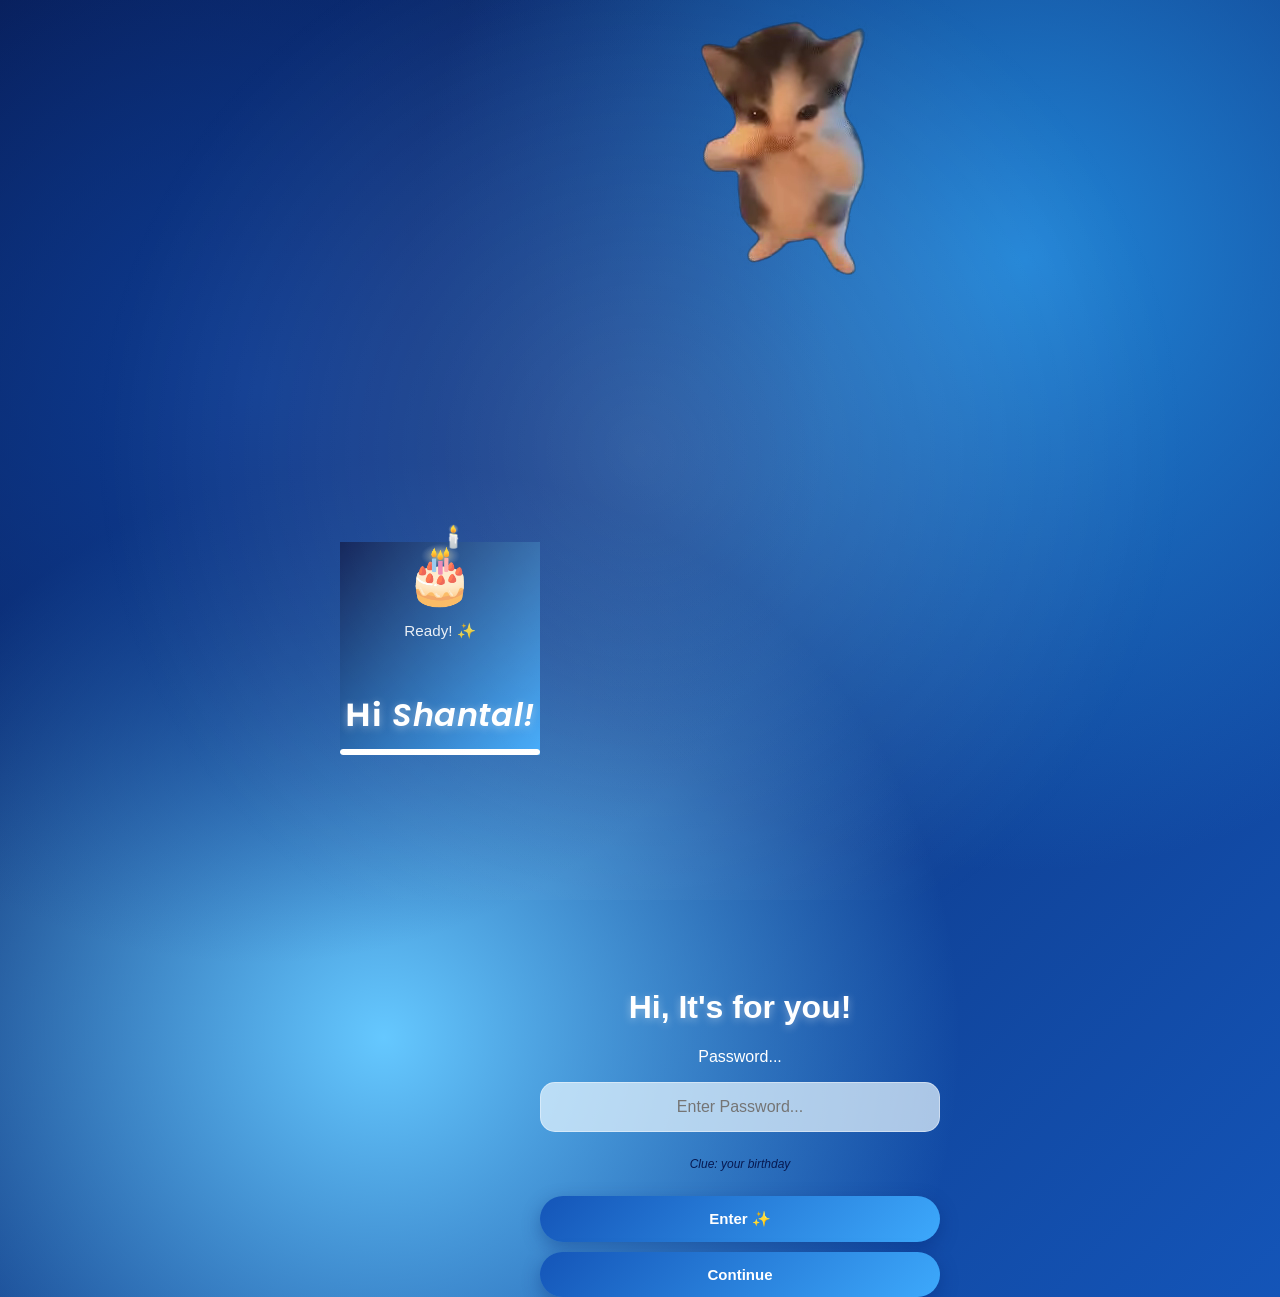
==== commit 9ba29bf8: "Add animated English greeting" ====
--- a/index2.html
+++ b/index2.html
@@ -6,6 +6,9 @@
     <meta name="viewport" content="width=device-width, initial-scale=1.0, maximum-scale=1.0, user-scalable=no">
     <title>For You</title>
     <link rel="stylesheet" href="style.css">
+    <link rel="preconnect" href="https://fonts.googleapis.com">
+    <link rel="preconnect" href="https://fonts.gstatic.com" crossorigin>
+    <link href="https://fonts.googleapis.com/css2?family=Montserrat:wght@600;700&family=Poppins:ital,wght@0,500;0,600;1,600&display=swap" rel="stylesheet">
     <script src="https://cdn.jsdelivr.net/npm/canvas-confetti@1.6.0/dist/confetti.browser.min.js"></script>
 </head>
 
@@ -13,8 +16,9 @@
     <div id="loading-screen">
         <div class="loading-content">
             <div class="loading-cake">🎂</div>
-            <p>Preparing na...</p>
+            <p>Preparing...</p>
             <p id="loading-detail" style="font-size:0.75rem; opacity:0.7; margin-top:10px; min-height:1.2em;"></p>
+            <h1 id="welcome-message">Hi <span>Shantal!</span></h1>
             <div class="loading-bar">
                 <div class="loading-fill"></div>
             </div>
@@ -39,8 +43,8 @@
                 <h1>Hi, It's for you!</h1>
                 <p id="label">Password...</p>
                 <input type="password" id="password" placeholder="Enter Password...">
-                <p class="clue">Clue: birthday mo</p>
-                <button onclick="checkPassword()">Masuk ✨</button>
+                <p class="clue">Clue: your birthday</p>
+                <button onclick="checkPassword()">Enter ✨</button>
             </div>
             <button onclick="goToPage(6)">Continue</button>
         </div>
@@ -58,13 +62,13 @@
             <div class="text-box" id="scroll-box">
                 <p id="text"></p>
             </div>
-            <button id="next-button" onclick="goToNextPage()" disabled>Wit lang...</button>
+            <button id="next-button" onclick="goToNextPage()" disabled>Please wait...</button>
         </div>
 
         <div id="page-three" class="page">
             <div id="overlay" class="dark-overlay" onclick="toggleLetter()"></div>
 
-            <h1 id="letter-title">Message for you bebe...</h1>
+            <h1 id="letter-title">A message for you, dear...</h1>
             <p id="click-hint">(Click the envelope ✨)</p>
 
             <div class="envelope-wrapper" id="envelope-wrapper" onclick="toggleLetter()">
@@ -96,60 +100,61 @@
 
                     <div class="letter-page active" id="lp1">
                         <h4>To Shantal Jeanna Guerrero</h4>
-                        <p>Ang tagal na kita di nakikita ahhh.</p>
-                        <p>Before anything else, happy 18th birthday bebe.</p>
+                        <p>It has been such a long time since I last saw you.</p>
+                        <p>Before anything else, happy 18th birthday, dear.</p>
                     </div>
 
                     <div class="letter-page" id="lp2">
                         <h4>Page 2</h4>
-                        <p>Tapi jujur aku ora pernah merasa pengen ngebenci koe kok, Justru malah merasa santai aku
-                            saiki. Yo wes jatah wayah e wae asline, lagian menurutku yo penak lek awak e ora terlalu
-                            sering komunikasi kan? Tapi ya maap hehehhe. Mungkin hari-hari setelah koe terakhir
-                            chatingan mbi aku kae, enek beberapa cerito seng wes ora sempet kok ceritakne yang aku. </p>
+                        <p>Honestly, I never felt like hating you. I actually feel peaceful now. Maybe this is simply
+                            how things were meant to be, and perhaps it is better when we do not communicate too often.
+                            I am sorry, hehe. There may be stories from the days after our last conversation that I
+                            never got the chance to tell you.</p>
                     </div>
 
                     <div class="letter-page" id="lp3">
                         <h4>Page 3</h4>
-                        <p>Orapopo lhoo, kan enek to konco"mu seng lebih iso ngerungokne ceritamu, mup on aja. Koyo aku
-                            iki lho, lagian menurutku mup on ke ora seangel kui kok, tergantung alemu nyikapi wae
-                            asline. Aku ora nyalahne sih, coro lek koe wes mup on, dadi awak e saiki podo" wes barr.</p>
+                        <p>It is okay. You have friends who can listen to your stories, so keep moving forward. I am
+                            proof that moving on is not as impossible as it seems; it depends on how you choose to
+                            face it. I am not blaming you. If you have moved on, then perhaps we have both found peace.</p>
                     </div>
 
                     <div class="letter-page" id="lp4">
                         <h4>Page 4</h4>
-                        <p>Tapi lek Semisal koe urung merasa barrr..... Perlu dipertanyakan sih kewarasanmu, wkwkwkwk.
-                            Ora oraa, Seng jelas koe ora bakal koyo ngunu kok(yakin sihh). Aku ke eling omonganmu seng
-                            iki "suwi-suwi bakal terbiasa kok", tibak e emang bener iso terbiasa. bahkan di detik aku
-                            gae web + nulis halaman iki aku yo gur tak bawa enjoy. Tapi aku sempet bingung sih </p>
+                        <p>But if you still do not feel okay, I might have to question your sanity, hahaha. Just kidding.
+                            I know you will be fine. I remember you once said, "you will get used to it with time," and
+                            it turns out you were right. Even while making this website and writing these pages, I have
+                            learned to simply enjoy the moment. Still, I was a little confused.</p>
                     </div>
 
                     <div class="letter-page" id="lp5">
-                        <h3>Halaman 5</h3>
-                        <p>Yo lumayan canggung barang lek semisal pas awak e papasan. Tapi mending ben ngunu wae, lagian
-                            lek tiba-tiba sok asik nek ngarepmu pora koyo sokab. Yoo mungkin semunu wae pesanku nggo
-                            koe, maaf gur iso ngenei buku mbi web iki(yo walaupun ora spesial" bangett ngene ale gae web
-                            ket tanggal 26 Aprill nonstop bro🙄). Oh iyoo, satu hall meneh. Jaga kesehatan, maemmu ojo
-                            gur fastfood terus, diimbangi mbi sayur sayuran barang.</p>
+                        <h3>Page 5</h3>
+                        <p>It can still feel awkward when we happen to pass each other. But perhaps it is better this
+                            way; suddenly acting overly friendly might feel strange. This may be all I have to say:
+                            I am sorry I could only give you this book and website, even though they are not very
+                            special. I have been working on this website since April 26 without stopping, bro 🙄.
+                            One more thing: take care of yourself, eat properly, and do not live on fast food. Add
+                            some vegetables too.</p>
                     </div>
                     <div class="letter-page" id="lp6">
-                        <h3>Halaman 6</h3>
-                        <p> Mesakne awakmu kui, meh 1 tahun gur nambah 0,2cm. wkwkwkwkwk, mungkin maksudmu dienggo genep
-                            ben iso 151 to? becanda kok becanda hehehe. Mungkin iki last gift kat aku nggo koe, aku ora
-                            berharap koe rep mbales pemberianku, aku emang wes ikhlas kok. Tapi lek koe rep ngenei aku
-                            sesuatu yo ora bakal nolak sih, bakal tak terima wae. wiss ngunu wae, tetep semangat
-                            yaa(Semangat 45🔥)</p>
+                        <h3>Page 6</h3>
+                        <p>Take care of yourself. You have almost spent a whole year growing only 0.2 cm, hahaha.
+                            Maybe you were trying to reach exactly 151 cm? I am kidding. This may be my last gift to
+                            you, and I do not expect you to return it. I have sincerely let go. But if you ever want to
+                            give me something, I would not refuse it; I would gladly accept it. That is all. Keep your
+                            spirit up and stay strong 🔥.</p>
                     </div>
                 </div>
 
                 <div class="letter-nav" id="letterNav">
-                    <button id="previous-button" onclick="changeLetterPage(-1)" style="display:none;">← Kembali</button>
+                    <button id="previous-button" onclick="changeLetterPage(-1)" style="display:none;">← Back</button>
                     <span id="page-indicator">1 / 3</span>
-                    <button id="next-letter-button" onclick="changeLetterPage(1)" disabled>Lanjut →</button>
+                    <button id="next-letter-button" onclick="changeLetterPage(1)" disabled>Next →</button>
                 </div>
             </div>
 
             <div style="width: 100%; display: flex; justify-content: center;">
-                <button id="continue-button" class="hidden-btn" onclick="goToPage(5)">Lanjut ✨</button>
+                <button id="continue-button" class="hidden-btn" onclick="goToPage(5)">Continue ✨</button>
             </div>
         </div>
 
@@ -157,31 +162,31 @@
             <div id="form-box">
 
                 <div id="age-header">
-                    <h1 style="font-size: 2.5rem;">Lihat usiaku sekarang
+                    <h1 style="font-size: 2.5rem;">See my age now
                     </h1>
                 </div>
 
                 <div id="age-result" class="age-hidden" style="margin-top:20px; line-height:1.8; font-size:1.1rem;">
-                    Tekan tombol dulu.
+                    Press the button first.
                 </div>
 
                 <button id="age-button" onclick="startAge()" style="margin-top: 25px;">
-                    Lihat Umur ✨
+                    See Age ✨
                 </button>
 
                 <button id="next-button" class="hidden-btn" onclick="continueMessage()">
-                    Lanjut ✨
+                    Continue ✨
                 </button>
             </div>
         </div>
 
 
         <div id="page-five" class="page">
-            <h2>Pilih hadiah kamu hari ini!</h2>
+            <h2>Choose your gift today!</h2>
             <div class="choice-box">
-                <button onclick="sendAnswer('Seblak Komplit')">Pesen Seblak 🍜</button>
-                <button onclick="sendAnswer('Peluk Online')">Peluk Online 🤗</button>
-                <button onclick="sendAnswer('Jalan-jalan')">Diajak Jalan-jalan 🚗</button>
+                <button onclick="sendAnswer('Complete seblak')">Order Seblak 🍜</button>
+                <button onclick="sendAnswer('Online hug')">Online Hug 🤗</button>
+                <button onclick="sendAnswer('A day out')">A Day Out 🚗</button>
             </div>
         </div>
 
@@ -189,7 +194,7 @@
         <div id="page-six" class="page">
             <h1 style="margin-bottom: 4px;">Make a Wish</h1>
             <p style="font-size: 1.0rem; color: rgba(255,255,255,0.8); margin-top: 0;">
-                Buat impian dan tap semua lilinnyaa
+                Make a wish and tap all the candles
             </p>
 
             <div class="cake-wrapper">
@@ -239,10 +244,10 @@
             <div id="wish-message">
                 <div class="wish-box">
 
-                    <p>🎂 Semoga semua harap dan semua doa-doa kamu dapat terkabul</p>
-                    <p>~Aamiin~</p>
+                    <p>🎂 May all your hopes and prayers come true.</p>
+                    <p>~Amen~</p>
                     <button id="wish-continue-button" class="show-btn" onclick="continueToPlaylist()">
-                        Lanjut ✨
+                        Continue ✨
                     </button>
                 </div>
             </div>
@@ -250,7 +255,7 @@
 
         <div id="page-seven" class="page">
             <h1 style="margin-bottom:10px;">
-                Pilih Lagu Dulu 🎧
+                Choose a Song 🎧
             </h1>
 
             <p style="
@@ -259,8 +264,8 @@
     margin-bottom:25px;
     line-height:1.6;
 ">
-                pilih lagu yang mau nemenin kamu<br>
-                buat buka surat setelah ini.
+                choose a song to keep you company<br>
+                while you open the letter next.
             </p>
 
             <div class="album-slider">
@@ -284,7 +289,7 @@
                             <div class="album-card">
                                 <img src="album2.jpg" class="album-cover">
                                 <div class="album-info">
-                                    <h3>Kota ini tak sama tanpamu</h3>
+                                    <h3>This City Is Not the Same Without You</h3>
                                     <p>Nadhif Basalamah</p>
                                 </div>
                             </div>
@@ -294,7 +299,7 @@
                             <div class="album-card">
                                 <img src="album3.jpg" class="album-cover">
                                 <div class="album-info">
-                                    <h3>Masa ini, Nanti, dan Masa Indah Lainnya</h3>
+                                    <h3>This Time, the Future, and Other Beautiful Moments</h3>
                                     <p>Nuca</p>
                                 </div>
                             </div>
@@ -324,7 +329,7 @@
                             <div class="album-card">
                                 <img src="album6.jpg" class="album-cover">
                                 <div class="album-info">
-                                    <h3>Rumah ke Rumah</h3>
+                                    <h3>From House to House</h3>
                                     <p>Hindia</p>
                                 </div>
                             </div>
@@ -344,7 +349,7 @@
                             <div class="album-card">
                                 <img src="album8.jpg" class="album-cover">
                                 <div class="album-info">
-                                    <h3>Sampai Jadi Debu</h3>
+                                    <h3>Until We Become Dust</h3>
                                     <p>Banda Neira</p>
                                 </div>
                             </div>
@@ -358,7 +363,7 @@
             </div>
 
             <button onclick="goToPage(4)" style="margin-top:25px;">
-                Lanjut ✨
+                Continue ✨
             </button>
         </div>
 
@@ -369,8 +374,8 @@
             <p id="motivational-message"></p>
 
             <div class="message-actions">
-                <button onclick="returnToAge()">Kembali</button>
-                <button onclick="nextFromMessage()">Lanjut</button>
+                <button onclick="returnToAge()">Back</button>
+                <button onclick="nextFromMessage()">Continue</button>
             </div>
         </div>
     </div>
@@ -386,7 +391,7 @@
     <audio id="preview-audio"></audio>
     <audio id="full-audio"></audio>
 
-    <script src="script.js"></script>
+    <script src="18s.js"></script>
 </body>
 
 </html>
--- a/style.css
+++ b/style.css
@@ -60,6 +60,37 @@
     margin: 14px 0 18px;
     font-size: 0.95rem;
     opacity: 0.9;
+}
+
+#welcome-message {
+    margin: 18px 0 10px;
+    font-family: "Montserrat", sans-serif;
+    font-size: 2rem;
+    letter-spacing: 0.02em;
+    opacity: 0;
+    animation: welcomeAppear 1s ease-out 1.2s forwards;
+}
+
+#welcome-message span {
+    font-family: "Poppins", sans-serif;
+    font-style: italic;
+    font-weight: 600;
+}
+
+#loading-screen.ready #welcome-message {
+    animation-delay: 0s;
+}
+
+@keyframes welcomeAppear {
+    from {
+        opacity: 0;
+        transform: translateY(18px) scale(0.92);
+    }
+
+    to {
+        opacity: 1;
+        transform: translateY(0) scale(1);
+    }
 }
 
 .loading-bar {
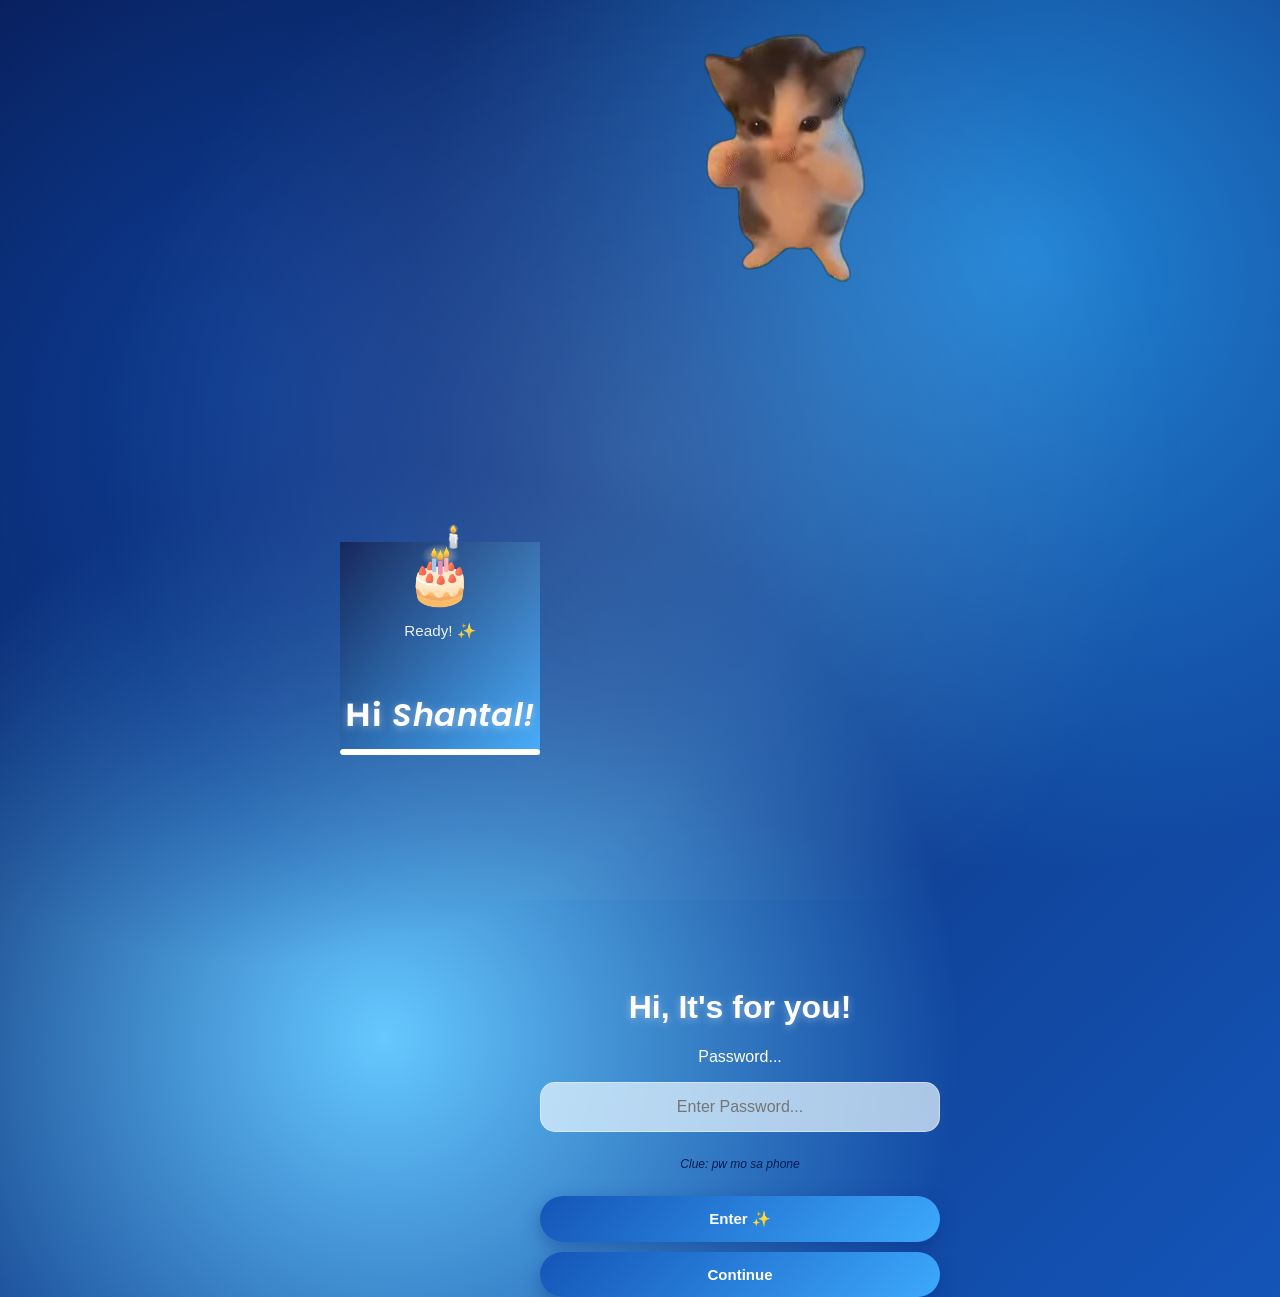
==== commit 701f8e7c: "Show envelope in birthday flow" ====
--- a/index2.html
+++ b/index2.html
@@ -8,7 +8,9 @@
     <link rel="stylesheet" href="style.css">
     <link rel="preconnect" href="https://fonts.googleapis.com">
     <link rel="preconnect" href="https://fonts.gstatic.com" crossorigin>
-    <link href="https://fonts.googleapis.com/css2?family=Montserrat:wght@600;700&family=Poppins:ital,wght@0,500;0,600;1,600&display=swap" rel="stylesheet">
+    <link
+        href="https://fonts.googleapis.com/css2?family=Montserrat:wght@600;700&family=Poppins:ital,wght@0,500;0,600;1,600&display=swap"
+        rel="stylesheet">
     <script src="https://cdn.jsdelivr.net/npm/canvas-confetti@1.6.0/dist/confetti.browser.min.js"></script>
 </head>
 
@@ -43,10 +45,10 @@
                 <h1>Hi, It's for you!</h1>
                 <p id="label">Password...</p>
                 <input type="password" id="password" placeholder="Enter Password...">
-                <p class="clue">Clue: your birthday</p>
+                <p class="clue">Clue: pw mo sa phone</p>
                 <button onclick="checkPassword()">Enter ✨</button>
             </div>
-            <button onclick="goToPage(6)">Continue</button>
+            <button onclick="goToPage(3)">Continue</button>
         </div>
 
         <!-- SECOND PAGE-->
@@ -106,43 +108,42 @@
 
                     <div class="letter-page" id="lp2">
                         <h4>Page 2</h4>
-                        <p>Honestly, I never felt like hating you. I actually feel peaceful now. Maybe this is simply
-                            how things were meant to be, and perhaps it is better when we do not communicate too often.
-                            I am sorry, hehe. There may be stories from the days after our last conversation that I
-                            never got the chance to tell you.</p>
+                        <p>I don't even know exactly where to start, pero gusto ko lang sabihin na I miss you so much.
+                            Ang hirap minsan ng LDR kasi kahit gaano ko kagustong puntahan ka, yakapin ka,
+                            makasama ka, or simply spend an ordinary day with you,
+                            hindi ko basta-basta magawa (huhuhuhuhuh).
+
+                            Kaya gumawa nalang me ng simple website for u</p>
                     </div>
 
                     <div class="letter-page" id="lp3">
                         <h4>Page 3</h4>
-                        <p>It is okay. You have friends who can listen to your stories, so keep moving forward. I am
-                            proof that moving on is not as impossible as it seems; it depends on how you choose to
-                            face it. I am not blaming you. If you have moved on, then perhaps we have both found peace.</p>
+                        <p>Maybe simple lang siya compared sa mga gifts na pwede kong ibigay, pero ginawa ko siya
+                            with so much time, effort, and love. Every little part of it was made while thinking about
+                            you. Habang ginagawa ko 'to, iniisip ko kung magugustuhan mo ba(tho mas pinaganda ko 'to
+                            kesa dun
+                            sa monthsary na website hehe(sana magustuhn mo i2)), kung mapapangiti ka ba,
+                            at kung mararamdaman mo ba kahit konti kung gaano kita kamahal(di ako marunong magexpress
+                            through words eh hahaha).
+                        </p>
                     </div>
 
                     <div class="letter-page" id="lp4">
                         <h4>Page 4</h4>
-                        <p>But if you still do not feel okay, I might have to question your sanity, hahaha. Just kidding.
-                            I know you will be fine. I remember you once said, "you will get used to it with time," and
-                            it turns out you were right. Even while making this website and writing these pages, I have
-                            learned to simply enjoy the moment. Still, I was a little confused.</p>
+                        <p>I miss you so much, bebe. I miss talking to you, being with you, and all the little moments
+                            that we could have if we weren't so far from each other. Kahit malayo ako, I hope you still
+                            feel how much I love and care about you.</p>
                     </div>
 
                     <div class="letter-page" id="lp5">
                         <h3>Page 5</h3>
-                        <p>It can still feel awkward when we happen to pass each other. But perhaps it is better this
-                            way; suddenly acting overly friendly might feel strange. This may be all I have to say:
-                            I am sorry I could only give you this book and website, even though they are not very
-                            special. I have been working on this website since April 26 without stopping, bro 🙄.
-                            One more thing: take care of yourself, eat properly, and do not live on fast food. Add
-                            some vegetables too.</p>
+                        <p>And maybe this website isn't the only gift you'll get from me.
+                            Maybe there's another one waiting for you someday or mamaya? 😉</p>
                     </div>
                     <div class="letter-page" id="lp6">
                         <h3>Page 6</h3>
-                        <p>Take care of yourself. You have almost spent a whole year growing only 0.2 cm, hahaha.
-                            Maybe you were trying to reach exactly 151 cm? I am kidding. This may be my last gift to
-                            you, and I do not expect you to return it. I have sincerely let go. But if you ever want to
-                            give me something, I would not refuse it; I would gladly accept it. That is all. Keep your
-                            spirit up and stay strong 🔥.</p>
+                        <p>Happy 18th birthday, Shantal. I love you so much,
+                            mwamwmawamwmamwamwmawma.</p>
                     </div>
                 </div>
 
@@ -285,72 +286,72 @@
                             </div>
                         </div>
 
-                        <div class="album-slide" data-audio="nadhif.mp3" data-start="85.5">
+                        <div class="album-slide" data-audio="dist.mp3" data-start="85.5">
                             <div class="album-card">
                                 <img src="album2.jpg" class="album-cover">
                                 <div class="album-info">
-                                    <h3>This City Is Not the Same Without You</h3>
-                                    <p>Nadhif Basalamah</p>
-                                </div>
-                            </div>
-                        </div>
-
-                        <div class="album-slide" data-audio="nuca.mp3" data-start=118.3>
+                                    <h3>Distant Lover</h3>
+                                    <p>Marvin Gaye</p>
+                                </div>
+                            </div>
+                        </div>
+
+                        <div class="album-slide" data-audio="vood.mp3" data-start=118.3>
                             <div class="album-card">
                                 <img src="album3.jpg" class="album-cover">
                                 <div class="album-info">
-                                    <h3>This Time, the Future, and Other Beautiful Moments</h3>
-                                    <p>Nuca</p>
-                                </div>
-                            </div>
-                        </div>
-
-                        <div class="album-slide" data-audio="fixyou.mp3" data-start="68">
+                                    <h3>End</h3>
+                                    <p>Frank Ocean</p>
+                                </div>
+                            </div>
+                        </div>
+
+                        <div class="album-slide" data-audio="it.mp3" data-start="68">
                             <div class="album-card">
                                 <img src="album4.jpg" class="album-cover">
                                 <div class="album-info">
-                                    <h3>Fix You</h3>
-                                    <p>Coldplay</p>
-                                </div>
-                            </div>
-                        </div>
-
-                        <div class="album-slide" data-audio="blue.mp3" data-start="0">
+                                    <h3>It Might Be You</h3>
+                                    <p>Steven Bishop</p>
+                                </div>
+                            </div>
+                        </div>
+
+                        <div class="album-slide" data-audio="foto.mp3" data-start="0">
                             <div class="album-card">
                                 <img src="album5.jpg" class="album-cover">
                                 <div class="album-info">
-                                    <h3>Blue</h3>
-                                    <p>Yung Kai</p>
-                                </div>
-                            </div>
-                        </div>
-
-                        <div class="album-slide" data-audio="hindia.mp3" data-start="0">
+                                    <h3>Foto Kita Blur</h3>
+                                    <p>Sal Priadi</p>
+                                </div>
+                            </div>
+                        </div>
+
+                        <div class="album-slide" data-audio="won.mp3" data-start="0">
                             <div class="album-card">
                                 <img src="album6.jpg" class="album-cover">
                                 <div class="album-info">
-                                    <h3>From House to House</h3>
-                                    <p>Hindia</p>
-                                </div>
-                            </div>
-                        </div>
-
-                        <div class="album-slide" data-audio="lesungpipi.mp3" data-start="51.5">
+                                    <h3>I Won't Last a Day Without You</h3>
+                                    <p>Carpenters</p>
+                                </div>
+                            </div>
+                        </div>
+
+                        <div class="album-slide" data-audio="maik.mp3" data-start="51.5">
                             <div class="album-card">
                                 <img src="album7.jpg" class="album-cover">
                                 <div class="album-info">
-                                    <h3>Lesung Pipi</h3>
-                                    <p>Raim Laode</p>
-                                </div>
-                            </div>
-                        </div>
-
-                        <div class="album-slide" data-audio="neira.mp3" data-start="170.5">
+                                    <h3>Maikee's Letters(fav)</h3>
+                                    <p>Just Hush</p>
+                                </div>
+                            </div>
+                        </div>
+
+                        <div class="album-slide" data-audio="hanap.mp3" data-start="170.5">
                             <div class="album-card">
                                 <img src="album8.jpg" class="album-cover">
                                 <div class="album-info">
-                                    <h3>Until We Become Dust</h3>
-                                    <p>Banda Neira</p>
+                                    <h3>Hinahanap-Hanap Kita</h3>
+                                    <p>Rivermaya</p>
                                 </div>
                             </div>
                         </div>
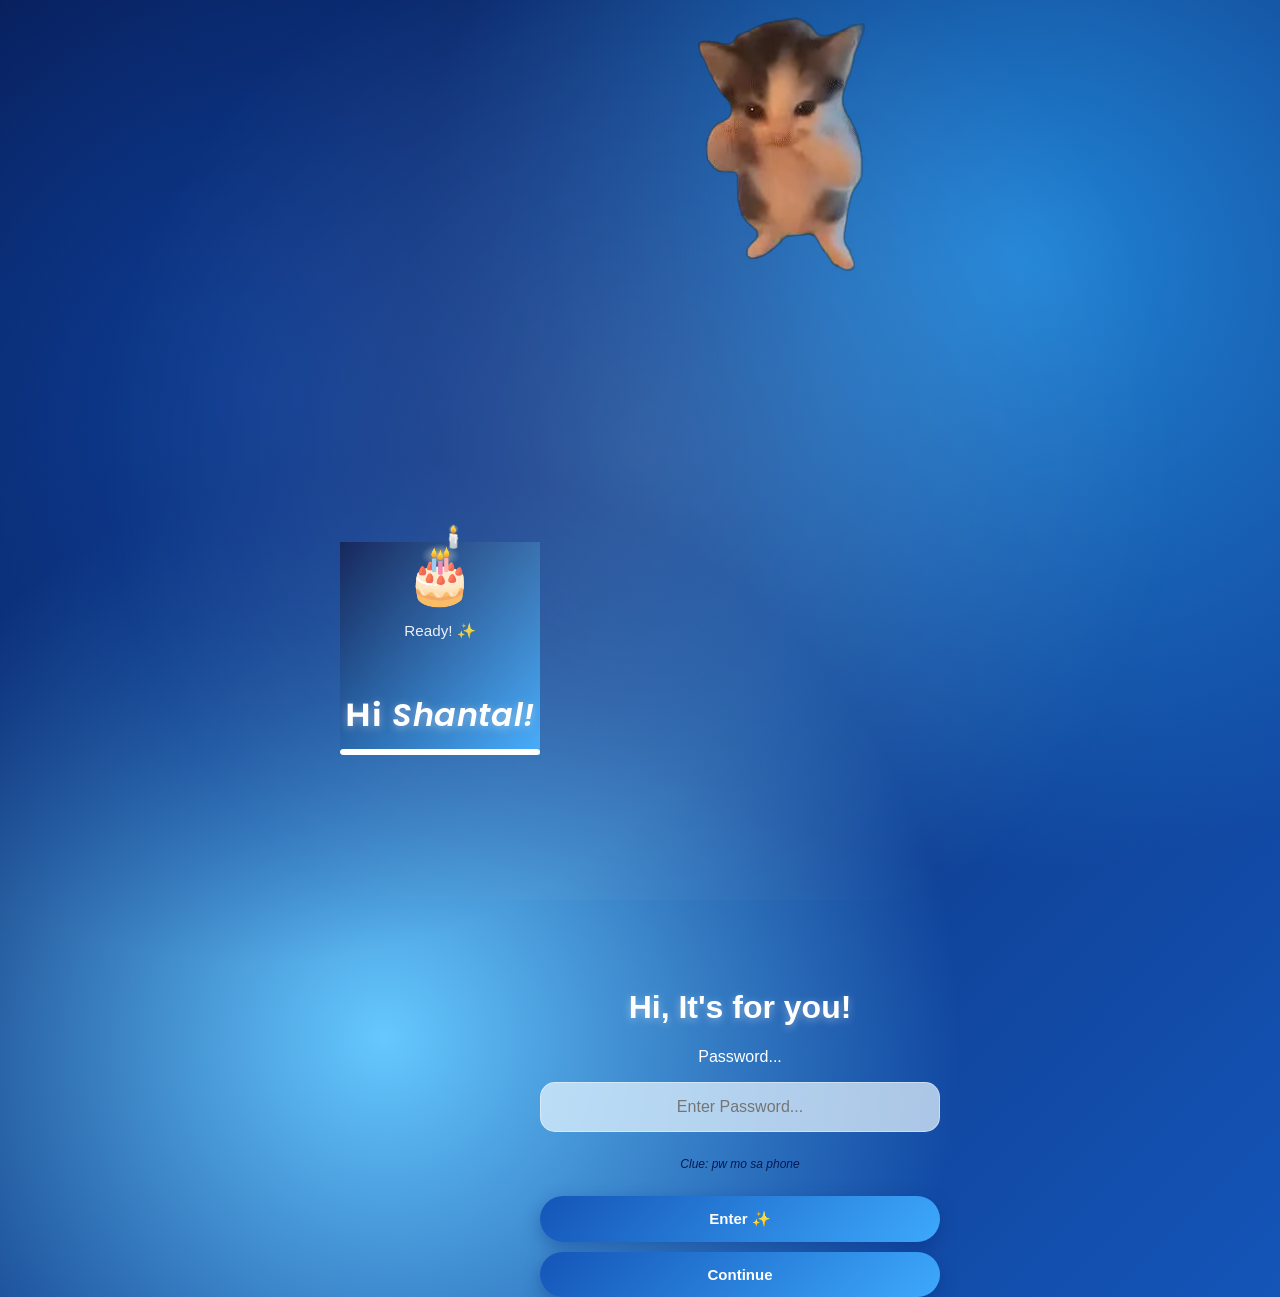
==== commit 853367a1: "Reorder birthday experience" ====
--- a/index2.html
+++ b/index2.html
@@ -48,7 +48,7 @@
                 <p class="clue">Clue: pw mo sa phone</p>
                 <button onclick="checkPassword()">Enter ✨</button>
             </div>
-            <button onclick="goToPage(3)">Continue</button>
+            <button onclick="goToPage(6)">Continue</button>
         </div>
 
         <!-- SECOND PAGE-->
@@ -155,7 +155,7 @@
             </div>
 
             <div style="width: 100%; display: flex; justify-content: center;">
-                <button id="continue-button" class="hidden-btn" onclick="goToPage(5)">Continue ✨</button>
+                <button id="continue-button" class="hidden-btn" onclick="goToPage(6)">Continue ✨</button>
             </div>
         </div>
 
--- a/style.css
+++ b/style.css
@@ -1859,4 +1859,140 @@
 
 .nav-btn {
     background: rgba(169, 221, 255, 0.3);
+}
+
+.cake-wrapper {
+    display: flex;
+    flex-direction: column;
+    align-items: center;
+    margin-top: 18px;
+}
+
+.candle-row {
+    display: flex;
+    gap: 16px;
+    align-items: flex-end;
+    min-height: 76px;
+    position: relative;
+    z-index: 2;
+}
+
+.candle {
+    display: flex;
+    flex-direction: column;
+    align-items: center;
+    cursor: pointer;
+}
+
+.flame {
+    width: 15px;
+    height: 23px;
+    margin-bottom: 3px;
+    border-radius: 50% 50% 35% 35%;
+    background: radial-gradient(ellipse at 50% 80%, #ffffff 0 20%, #a9ddff 45%, #3da9fc 75%, transparent 100%);
+    filter: drop-shadow(0 0 8px #65c8ff);
+    animation: flameFlicker 0.55s ease-in-out infinite alternate;
+    transform-origin: bottom center;
+}
+
+.flame.mati {
+    opacity: 0;
+    transform: scaleY(0);
+    pointer-events: none;
+}
+
+@keyframes flameFlicker {
+    from { transform: rotate(-7deg) scale(0.92); }
+    to { transform: rotate(7deg) scale(1.08); }
+}
+
+.candle-stick {
+    width: 12px;
+    height: 48px;
+    border-radius: 6px 6px 3px 3px;
+    background: linear-gradient(90deg, #1455b8, #a9ddff 45%, #2185d7);
+    box-shadow: inset -2px 0 5px rgba(5, 37, 112, 0.3);
+}
+
+.cake {
+    position: relative;
+    width: 220px;
+    height: 150px;
+    margin-top: -4px;
+    filter: drop-shadow(0 18px 25px rgba(5, 37, 112, 0.35));
+}
+
+.cake-top-cap,
+.cake-layer,
+.upper-frosting,
+.lower-frosting,
+.cake-bottom-cap,
+.cake-plate {
+    position: absolute;
+    left: 50%;
+    transform: translateX(-50%);
+}
+
+.cake-top-cap {
+    top: 10px;
+    width: 204px;
+    height: 22px;
+    border-radius: 50%;
+    background: #e7f6ff;
+    z-index: 4;
+}
+
+.cake-layer {
+    width: 192px;
+    border-radius: 8px;
+    background: linear-gradient(180deg, #3da9fc, #1455b8);
+}
+
+.cake-upper-layer {
+    top: 22px;
+    height: 54px;
+    z-index: 3;
+}
+
+.cake-lower-layer {
+    top: 66px;
+    height: 55px;
+    z-index: 2;
+}
+
+.upper-frosting,
+.lower-frosting {
+    width: 208px;
+    height: 17px;
+    border-radius: 50%;
+    background: linear-gradient(180deg, #e7f6ff, #65c8ff);
+    z-index: 5;
+}
+
+.upper-frosting { top: 68px; }
+.lower-frosting { top: 112px; }
+
+.cake-bottom-cap {
+    top: 120px;
+    width: 208px;
+    height: 18px;
+    border-radius: 50%;
+    background: #1455b8;
+}
+
+.cake-plate {
+    top: 133px;
+    width: 238px;
+    height: 18px;
+    border-radius: 50%;
+    background: linear-gradient(180deg, #e7f6ff, #3da9fc);
+}
+
+.final-cake .cake {
+    animation: cakeForming 1.4s cubic-bezier(.22, 1, .36, 1) both;
+}
+
+@keyframes cakeForming {
+    from { opacity: 0; transform: translateY(35px) scale(0.65); }
+    to { opacity: 1; transform: translateY(0) scale(1); }
 }
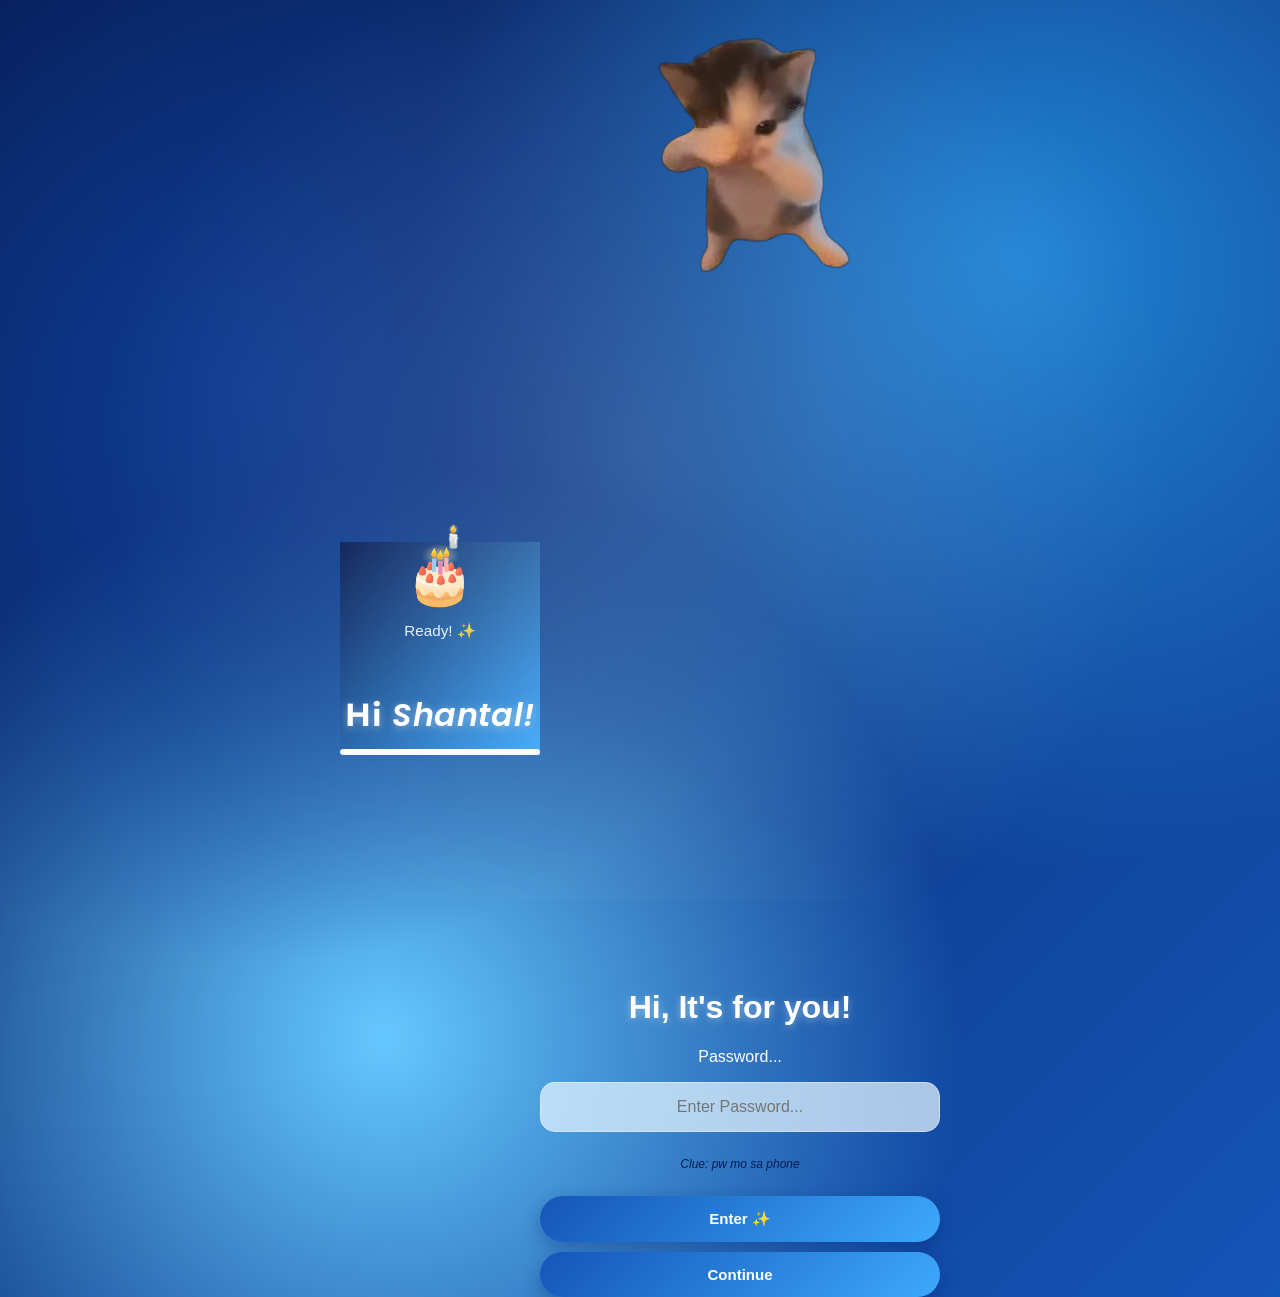
==== commit db6b5693: "Match live birthday sequence" ====
--- a/index2.html
+++ b/index2.html
@@ -155,7 +155,7 @@
             </div>
 
             <div style="width: 100%; display: flex; justify-content: center;">
-                <button id="continue-button" class="hidden-btn" onclick="goToPage(6)">Continue ✨</button>
+                <button id="continue-button" class="hidden-btn" onclick="goToPage(5)">Continue ✨</button>
             </div>
         </div>
 
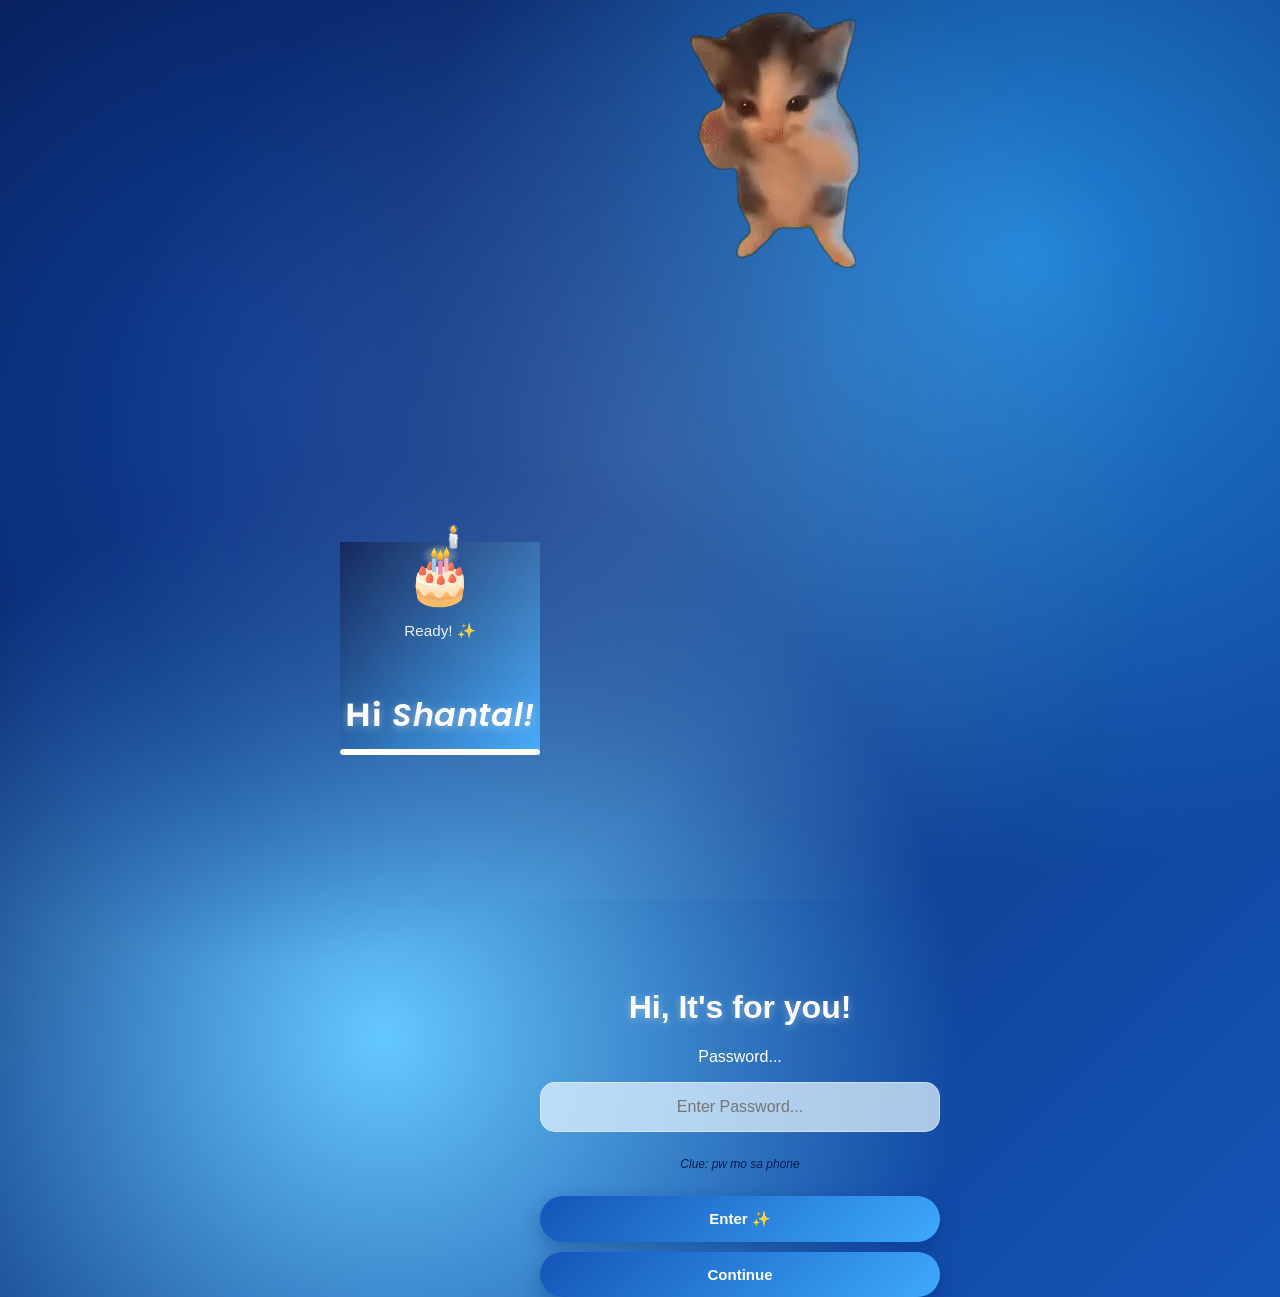
==== commit bb4eb3ab: "Set birthday message sequence" ====
--- a/index2.html
+++ b/index2.html
@@ -175,7 +175,7 @@
                     See Age ✨
                 </button>
 
-                <button id="next-button" class="hidden-btn" onclick="continueMessage()">
+                <button id="next-button" class="hidden-btn" onclick="goToPage(3)">
                     Continue ✨
                 </button>
             </div>
